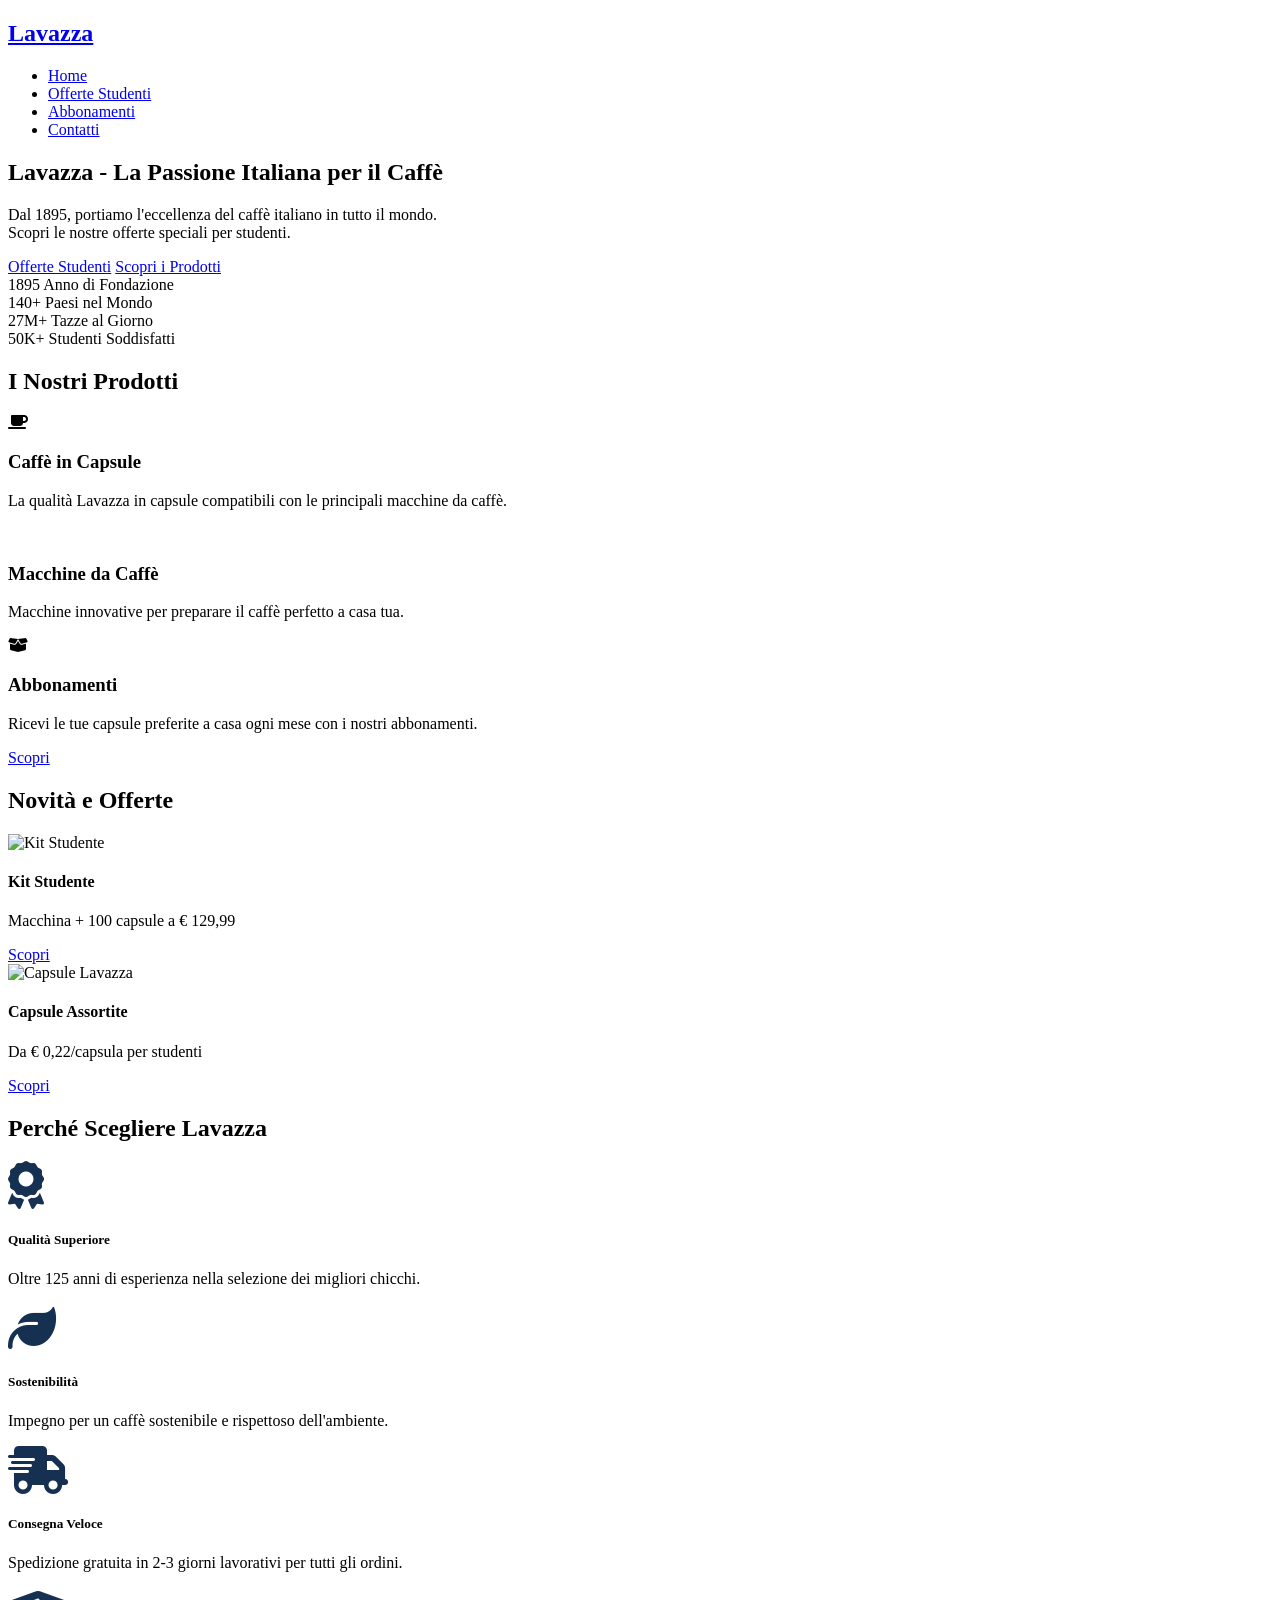
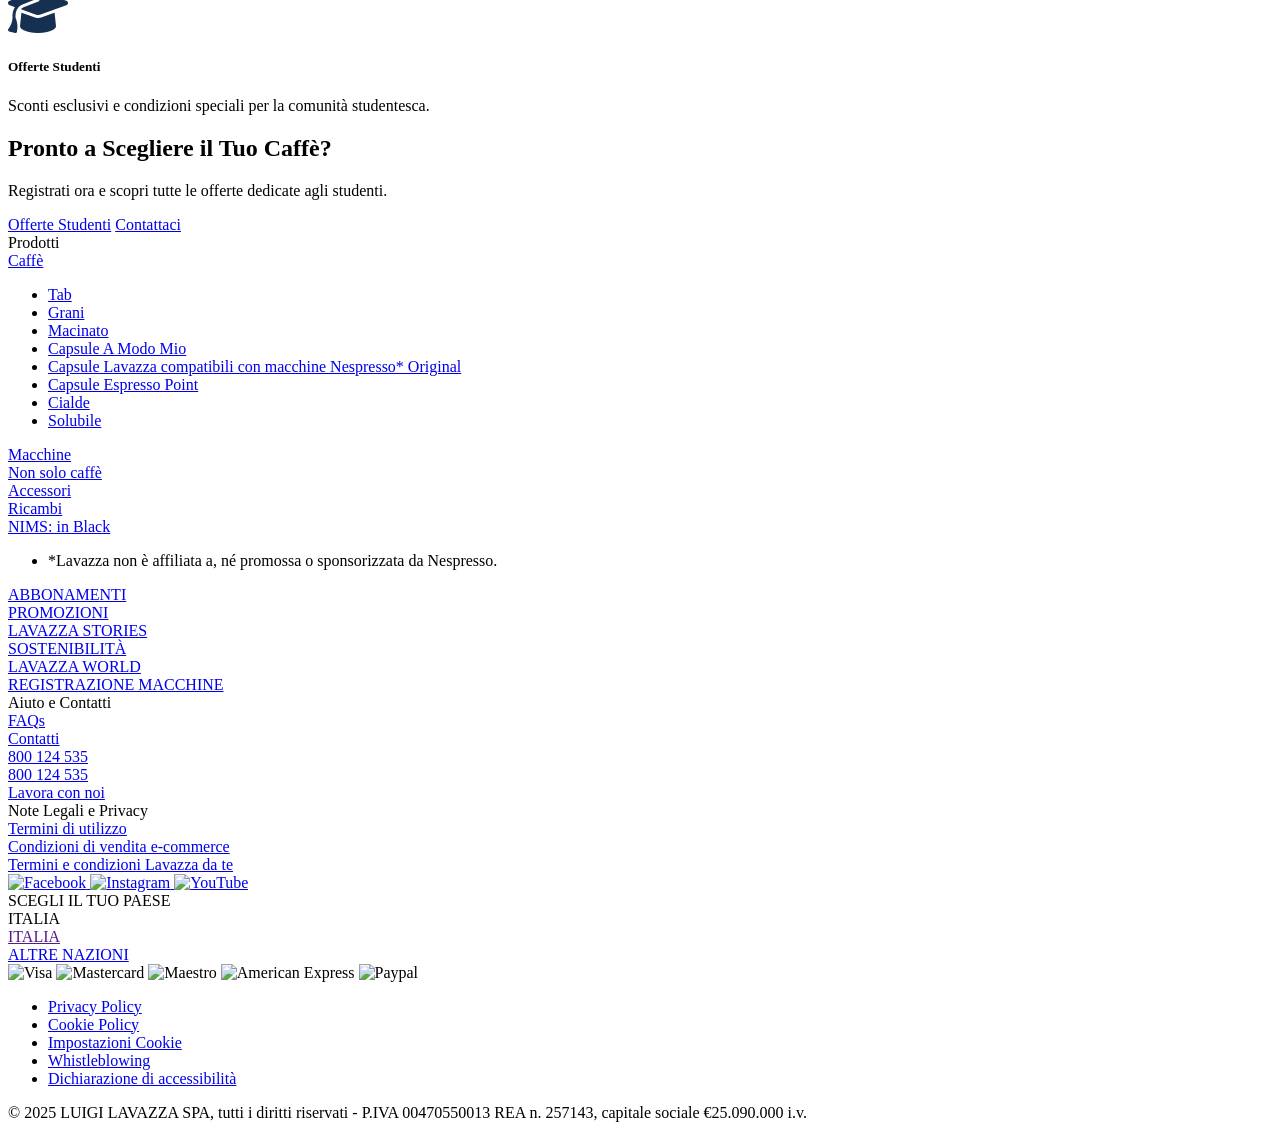
==== index.html @ 6d31a56e "Add files via upload" ====
<!DOCTYPE html>
<html lang="it">
<head>
    <meta charset="UTF-8">
    <title>Lavazza - Home</title>
    <meta name="description" content="Lavazza - La migliore qualità del caffè dal 1895. Scopri le nostre offerte speciali per studenti.">
    <meta name="viewport" content="width=device-width, initial-scale=1">
  
    <script src="../Progetto Lavazza/js/index.js"></script> 

    <!-- Font Awesome -->
    <link rel="stylesheet" href="https://cdnjs.cloudflare.com/ajax/libs/font-awesome/6.4.0/css/all.min.css">
    
    <!-- Stile principale -->
    <link type="text/css" rel="stylesheet" href="../Progetto Lavazza/css/clientlib-site.min.css">

     <link rel="stylesheet" href="../Progetto Lavazza/css/style.css">

</head>
<body class="page basicpage lvz-light-mode">

<!-- Header -->
<header class="lvz-header">
    <div class="container">
        <nav class="lvz-nav navbar navbar-expand-lg">
            <div class="lvz-logo">
                <a href="index.html" aria-label="Lavazza">
                    <h1 class="icon-logo">Lavazza</h1>
                </a>
            </div>
            <ul class="lvz-nav__main">
                <li><a href="index.html" class="active">Home</a></li>
                <li><a href="studenti.html">Offerte Studenti</a></li>
                <li><a href="abbonamenti.html">Abbonamenti</a></li>
                <li><a href="contatti.html">Contatti</a></li>
            </ul>
        </nav>
    </div>
</header>

<!-- Hero Section -->
<section class="home-hero">
    <div class="container">
        <h1>Lavazza - La Passione Italiana per il Caffè</h1>
        <p class="lead">Dal 1895, portiamo l'eccellenza del caffè italiano in tutto il mondo.<br>Scopri le nostre offerte speciali per studenti.</p>
        <div class="mt-4">
            <a href="studenti.html" class="lvz-button lvz-button--invert lvz-button--large mr-3">Offerte Studenti</a>
            <a href="#prodotti" class="lvz-button lvz-button--outline lvz-button--invert lvz-button--large">Scopri i Prodotti</a>
        </div>
    </div>
</section>

<!-- Stats Section -->
<section class="py-5">
    <div class="container">
        <div class="stats-grid">
            <div class="stat-item">
                <span class="stat-number">1895</span>
                <span class="stat-label">Anno di Fondazione</span>
            </div>
            <div class="stat-item">
                <span class="stat-number">140+</span>
                <span class="stat-label">Paesi nel Mondo</span>
            </div>
            <div class="stat-item">
                <span class="stat-number">27M+</span>
                <span class="stat-label">Tazze al Giorno</span>
            </div>
            <div class="stat-item">
                <span class="stat-number">50K+</span>
                <span class="stat-label">Studenti Soddisfatti</span>
            </div>
        </div>
    </div>
</section>

<!-- Prodotti in Evidenza -->
<section id="prodotti" class="feature-section">
    <div class="container">
        <h2 class="section-title">I Nostri Prodotti</h2>
        <div class="row">
            <div class="col-md-4">
                <div class="home-card">
                    <i class="home-icon fas fa-coffee"></i>
                    <h3>Caffè in Capsule</h3>
                    <p>La qualità Lavazza in capsule compatibili con le principali macchine da caffè.</p>
                </div>
            </div>
            <div class="col-md-4">
                <div class="home-card">
                    <i class="home-icon fas fa-coffee-maker"></i>
                    <h3>Macchine da Caffè</h3>
                    <p>Macchine innovative per preparare il caffè perfetto a casa tua.</p>
                </div>
            </div>
            <div class="col-md-4">
                <div class="home-card">
                    <i class="home-icon fas fa-box-open"></i>
                    <h3>Abbonamenti</h3>
                    <p>Ricevi le tue capsule preferite a casa ogni mese con i nostri abbonamenti.</p>
                    <a href="abbonamenti.html" class="lvz-button lvz-button--small">Scopri</a>
                </div>
            </div>
        </div>
    </div>
</section>

<!-- Showcase Prodotti -->
<section class="feature-section">
    <div class="container">
        <h2 class="section-title">Novità e Offerte</h2>
        <div class="row">
            <div class="col-md-6">
                <div class="product-showcase">
                    <img src="https://images.unsplash.com/photo-1559056199-641a0ac8b55e?ixlib=rb-1.2.1&auto=format&fit=crop&w=1350&q=80" alt="Kit Studente">
                    <div class="product-overlay">
                        <h4>Kit Studente</h4>
                        <p>Macchina + 100 capsule a € 129,99</p>
                        <a href="studenti.html" class="lvz-button lvz-button--small lvz-button--invert mt-2">Scopri</a>
                    </div>
                </div>
            </div>
            <div class="col-md-6">
                <div class="product-showcase">
                    <img src="https://images.unsplash.com/photo-1511537190424-bbbab87ac5eb?ixlib=rb-1.2.1&auto=format&fit=crop&w=1350&q=80" alt="Capsule Lavazza">
                    <div class="product-overlay">
                        <h4>Capsule Assortite</h4>
                        <p>Da € 0,22/capsula per studenti</p>
                        <a href="abbonamenti.html" class="lvz-button lvz-button--small lvz-button--invert mt-2">Scopri</a>
                    </div>
                </div>
            </div>
        </div>
    </div>
</section>

<!-- Perché Sceglierci -->
<section class="feature-section">
    <div class="container">
        <h2 class="section-title">Perché Scegliere Lavazza</h2>
        <div class="row">
            <div class="col-md-3 text-center mb-4">
                <i class="fas fa-award fa-3x mb-3" style="color: #163052;"></i>
                <h5>Qualità Superiore</h5>
                <p class="small">Oltre 125 anni di esperienza nella selezione dei migliori chicchi.</p>
            </div>
            <div class="col-md-3 text-center mb-4">
                <i class="fas fa-leaf fa-3x mb-3" style="color: #163052;"></i>
                <h5>Sostenibilità</h5>
                <p class="small">Impegno per un caffè sostenibile e rispettoso dell'ambiente.</p>
            </div>
            <div class="col-md-3 text-center mb-4">
                <i class="fas fa-shipping-fast fa-3x mb-3" style="color: #163052;"></i>
                <h5>Consegna Veloce</h5>
                <p class="small">Spedizione gratuita in 2-3 giorni lavorativi per tutti gli ordini.</p>
            </div>
            <div class="col-md-3 text-center mb-4">
                <i class="fas fa-graduation-cap fa-3x mb-3" style="color: #163052;"></i>
                <h5>Offerte Studenti</h5>
                <p class="small">Sconti esclusivi e condizioni speciali per la comunità studentesca.</p>
            </div>
        </div>
    </div>
</section>

<!-- CTA Finale -->
<section class="bg-light py-5 text-center">
    <div class="container">
        <h2>Pronto a Scegliere il Tuo Caffè?</h2>
        <p class="lead">Registrati ora e scopri tutte le offerte dedicate agli studenti.</p>
        <div class="mt-4">
            <a href="studenti.html" class="lvz-button lvz-button--large mr-3">Offerte Studenti</a>
            <a href="contatti.html" class="lvz-button  lvz-button--large">Contattaci</a>
        </div>
    </div>
</section>

<!-- Footer -->
<div class="aem-Grid aem-Grid--12 aem-Grid--default--12">
    <div class="footer aem-GridColumn aem-GridColumn--default--12">
        <footer class="lvz-footer">
            <section class="lvz-footer__container">
                <div class="container">
                    <div class="row">
                        <div class="col d-flex flex-wrap flex-md-row">
                            <div class="lvz-footer__container__logo col-12 col-md-12 col-lg-12 col-xl-2">
                                <span class="icon-logo-torino"></span>
                            </div>
                            
                            <!-- First Column STARTS -->
                            <div class="lvz-footer__container__utils col-12 col-md-12 col-lg-2 col-xl-2">
                                <div class="lvz-footer__container__utils__container__collapse">
                                    <div class="lvz-footer__container__utils__title collapsed" aria-expanded="false" tabindex="0" role="button" data-toggle="collapse" data-collapse-id="Prodotti" aria-controls="panel-Prodotti">
                                        <span>Prodotti</span>
                                    </div>
                                    <div class="lvz-footer__container__utils__collapse" data-collapse="Prodotti" id="panel-Prodotti">
                                        <div class="lvz-footer__container__utils__item">
                                            <a data-analytics="link_click=footer|Prodotti:Caffè" href="https://www.lavazza.it/it/caffe" target="_self">Caffè</a>
                                        </div>
                                        <div class="lvz-footer__container__utils__item__details">
                                            <ul>
                                                <li><a data-analytics="link_click=footer|Prodotti:Tab" href="https://www.lavazza.it/it/tab-caffe-tabli" target="_self">Tab</a></li>
                                                <li><a data-analytics="link_click=footer|Prodotti:Grani" href="https://www.lavazza.it/it/caffe-in-grani" target="_self">Grani</a></li>
                                                <li><a data-analytics="link_click=footer|Prodotti:Macinato" href="https://www.lavazza.it/it/caffe-tostato-macinato" target="_self">Macinato</a></li>
                                                <li><a data-analytics="link_click=footer|Prodotti:Capsule A Modo Mio" href="https://www.lavazza.it/it/capsule/a-modo-mio" target="_self">Capsule A Modo Mio</a></li>
                                                <li><a data-analytics="link_click=footer|Prodotti:Capsule Lavazza compatibili con macchine Nespresso* Original" href="https://www.lavazza.it/it/capsule/compatibili-nespresso" target="_self">Capsule Lavazza compatibili con macchine Nespresso* Original</a></li>
                                                <li><a data-analytics="link_click=footer|Prodotti:Capsule Espresso Point" href="https://www.lavazza.it/it/capsule/espresso-point" target="_self">Capsule Espresso Point</a></li>
                                                <li><a data-analytics="link_click=footer|Prodotti:Cialde" href="https://www.lavazza.it/it/cialde" target="_self">Cialde</a></li>
                                                <li><a data-analytics="link_click=footer|Prodotti:Solubile" href="https://www.lavazza.it/it/caffe-solubile" target="_self">Solubile</a></li>
                                            </ul>
                                        </div>
                                        <div class="lvz-footer__container__utils__item --margin-top-16">
                                            <a data-analytics="link_click=footer|Prodotti:Macchine" href="https://www.lavazza.it/it/macchine-da-caffe-e-caffettiere" target="_self">Macchine</a>
                                        </div>
                                        <div class="lvz-footer__container__utils__item --margin-top-16">
                                            <a data-analytics="link_click=footer|Prodotti:Non solo caffè" href="https://www.lavazza.it/it/non-solo-caffe" target="_self">Non solo caffè</a>
                                        </div>
                                        <div class="lvz-footer__container__utils__item --margin-top-16">
                                            <a data-analytics="link_click=footer|Prodotti:Accessori" href="https://www.lavazza.it/it/accessori" target="_self">Accessori</a>
                                        </div>
                                        <div class="lvz-footer__container__utils__item --margin-top-16">
                                            <a data-analytics="link_click=footer|Prodotti:Ricambi" href="https://www.lavazza.it/it/ricambi" target="_self">Ricambi</a>
                                        </div>
                                        <div class="lvz-footer__container__utils__item --margin-top-16">
                                            <a data-analytics="link_click=footer|Prodotti:NIMS: in Black" href="https://www.lavazza.it/it/nims-collection" target="_self">NIMS: in Black</a>
                                        </div>
                                        <div class="lvz-footer__container__utils__item__details">
                                            <ul>
                                                <li><a data-analytics="link_click=footer|Prodotti:*Lavazza non è affiliata a, né promossa o sponsorizzata da Nespresso." target="_self">*Lavazza non è affiliata a, né promossa o sponsorizzata da Nespresso.</a></li>
                                            </ul>
                                        </div>
                                    </div>
                                </div>
                            </div>
                            <!-- First Column ENDS -->

                            <!-- Second Column STARTS -->
                            <div class="lvz-footer__container__utils col-12 col-md-12 col-lg-2 col-xl-2">
                                <div class="lvz-footer__container__utils__container__collapse">
                                    <div class="lvz-footer__container__utils__title">
                                        <a data-analytics="link_click=footer|:ABBONAMENTI" href="https://www.lavazza.it/it/abbonamento-caffe" target="_self">ABBONAMENTI</a>
                                    </div>
                                </div>
                                <div class="lvz-footer__container__utils__container__collapse">
                                    <div class="lvz-footer__container__utils__title">
                                        <a data-analytics="link_click=footer|:PROMOZIONI" href="https://www.lavazza.it/it/promozioni" target="_self">PROMOZIONI</a>
                                    </div>
                                </div>
                                <div class="lvz-footer__container__utils__container__collapse">
                                    <div class="lvz-footer__container__utils__title">
                                        <a data-analytics="link_click=footer|:LAVAZZA STORIES" href="https://www.lavazza.it/it/i-segreti-del-caffe" target="_self">LAVAZZA STORIES</a>
                                    </div>
                                </div>
                                <div class="lvz-footer__container__utils__container__collapse">
                                    <div class="lvz-footer__container__utils__title">
                                        <a data-analytics="link_click=footer|:SOSTENIBILITÀ" href="https://www.lavazza.it/it/blend-for-better" target="_self">SOSTENIBILITÀ</a>
                                    </div>
                                </div>
                                <div class="lvz-footer__container__utils__container__collapse">
                                    <div class="lvz-footer__container__utils__title">
                                        <a data-analytics="link_click=footer|:LAVAZZA WORLD" href="https://www.lavazza.it/it/mondo-lavazza" target="_self">LAVAZZA WORLD</a>
                                    </div>
                                </div>
                                <div class="lvz-footer__container__utils__container__collapse">
                                    <div class="lvz-footer__container__utils__title">
                                        <a data-analytics="link_click=footer|:REGISTRAZIONE MACCHINE" href="https://www.lavazza.it/it/registrazione-macchina" target="_self">REGISTRAZIONE MACCHINE</a>
                                    </div>
                                </div>
                            </div>
                            <!-- Second Column ENDS -->

                            <!-- Third Column STARTS -->
                            <div class="lvz-footer__container__utils col-12 col-md-12 col-lg-2 col-xl-2">
                                <div class="lvz-footer__container__utils__container__collapse">
                                    <div class="lvz-footer__container__utils__title collapsed" aria-expanded="false" tabindex="0" role="button" data-toggle="collapse" data-collapse-id="Aiuto_e_Contatti" aria-controls="panel-Aiuto_e_Contatti">
                                        <span>Aiuto e Contatti</span>
                                    </div>
                                    <div class="lvz-footer__container__utils__collapse" data-collapse="Aiuto_e_Contatti" id="panel-Aiuto_e_Contatti">
                                        <div class="lvz-footer__container__utils__item">
                                            <a class="lvz-faq-link" data-analytics="link_click=footer|Aiuto e Contatti:FAQs" href="https://www.lavazza.it/it/FAQ" target="_self">FAQs</a>
                                        </div>
                                        <div class="lvz-footer__container__utils__item --margin-top-16">
                                            <a data-analytics="link_click=footer|Contatti:Contatti" href="https://www.lavazza.it/it/contattaci" target="_self">Contatti</a>
                                        </div>
                                        <div class="lvz-footer__container__utils__item --margin-top-16">
                                            <div class="--desktop">
                                                <span class="icon-phone"></span>
                                                <a data-analytics="link_click=footer|Aiuto e Contatti:800 124 535" target="_self" href="https://www.lavazza.it/it/contattaci" style="pointer-events: none">800 124 535</a>
                                            </div>
                                            <div class="--mobile">
                                                <span class="icon-phone"></span>
                                                <a data-analytics="link_click=footer|Aiuto e Contatti:800 124 535" target="_self" data-tel-number="tel:800 124 535" href="javascript:void(0)">800 124 535</a>
                                            </div>
                                        </div>
                                        <div class="lvz-footer__container__utils__item --margin-top-16">
                                            <a data-analytics="link_click=footer|Aiuto e Contatti:Lavora con noi" href="https://jobs.lavazza.com/?locale=it_IT" target="_blank">Lavora con noi</a>
                                        </div>
                                    </div>
                                </div>
                            </div>
                            <!-- Third Column ENDS -->

                            <!-- Fourth Column STARTS -->
                            <div class="lvz-footer__container__utils col-12 col-md-12 col-lg-2 col-xl-2">
                                <div class="lvz-footer__container__utils__container__collapse">
                                    <div class="lvz-footer__container__utils__title collapsed" aria-expanded="false" tabindex="0" role="button" data-toggle="collapse" data-collapse-id="Note_Legali_e_Privacy" aria-controls="panel-Note_Legali_e_Privacy">
                                        <span>Note Legali e Privacy</span>
                                    </div>
                                    <div class="lvz-footer__container__utils__collapse" data-collapse="Note_Legali_e_Privacy" id="panel-Note_Legali_e_Privacy">
                                        <div class="lvz-footer__container__utils__item">
                                            <a data-analytics="link_click=footer|Note Legali e Privacy:Termini di utilizzo" href="https://www.lavazza.it/it/termini-e-condizioni" target="_blank">Termini di utilizzo</a>
                                        </div>
                                        <div class="lvz-footer__container__utils__item --margin-top-16">
                                            <a data-analytics="link_click=footer|Note Legali e Privacy:Condizioni di vendita e-commerce" href="https://www.lavazza.it/it/condizioni-di-vendita" target="_blank">Condizioni di vendita e-commerce</a>
                                        </div>
                                        <div class="lvz-footer__container__utils__item --margin-top-16">
                                            <a data-analytics="link_click=footer|Note Legali e Privacy:Termini e condizioni Lavazza da te" href="https://www.lavazza.it/it/termini-e-condizioni-abbonamento-caffe" target="_blank">Termini e condizioni Lavazza da te</a>
                                        </div>
                                    </div>
                                </div>
                            </div>
                            <!-- Fourth Column ENDS -->

                            <!-- Fifth Column STARTS -->
                            <div class="lvz-footer__container__utils col-12 col-md-6 col-lg-2 col-xl-2">
                                <!-- Social Icon STARTS -->
                                <div class="lvz-footer__container__utils__social flex-wrap">
                                    <a href="https://www.facebook.com/lavazzaitalia/" target="_blank">
                                        <img loading="lazy" src="Fb.svg" alt="Facebook">
                                    </a>
                                    <a href="https://www.instagram.com/lavazzait/" target="_blank">
                                        <img loading="lazy" src="Insta.svg" alt="Instagram">
                                    </a>
                                    <a href="https://www.youtube.com/user/lavazza" target="_blank">
                                        <img loading="lazy" src="YT.svg" alt="YouTube">
                                    </a>
                                </div>
                                <!-- Social Icon ENDS -->

                                <!-- Choose Country STARTS -->
                                <div class="lvz-footer__container__utils__choose__country">
                                    <div class="lvz-footer__container__utils__choose__country__title">
                                        <span>SCEGLI IL TUO PAESE</span>
                                    </div>
                                    <div class="lvz-footer__container__utils__choose__country__selected" tabindex="0" role="combobox" aria-haspopup="listbox" aria-expanded="false" aria-controls="country-listbox-id">
                                        ITALIA
                                    </div>
                                    <div class="lvz-footer__container__utils__choose__country__dropDown" id="country-listbox-id" role="listbox">
                                        <div class="__option">
                                            <a data-analytics="link_click=footer|SCEGLI IL TUO PAESE:ITALIA" href="" target="_self">ITALIA</a>
                                        </div>
                                        <div class="__option">
                                            <a data-analytics="link_click=footer|SCEGLI IL TUO PAESE:ALTRE NAZIONI" href="https://www.lavazza.com/en/all-countries" target="_self">ALTRE NAZIONI</a>
                                        </div>
                                    </div>
                                </div>
                                <!-- Choose Country ENDS -->

                                <!-- Payment Icon STARTS -->
                                <div class="lvz-footer__container__utils__payments__icons">
                                    <span class="icon-payment">
                                        <img loading="lazy" src="visa.svg" alt="Visa">
                                    </span>
                                    <span class="icon-payment">
                                        <img loading="lazy" src="mastercard.svg" alt="Mastercard">
                                    </span>
                                    <span class="icon-payment">
                                        <img loading="lazy" src="maestro.svg" alt="Maestro">
                                    </span>
                                    <span class="icon-payment">
                                        <img loading="lazy" src="amex.svg" alt="American Express">
                                    </span>
                                    <span class="icon-payment">
                                        <img loading="lazy" src="paypal.svg" alt="Paypal">
                                    </span>
                                </div>
                                <!-- Payment Icon ENDS -->
                            </div>
                            <!-- Fifth Column ENDS -->
                        </div>
                    </div>
                    
                    <!-- Policy Section STARTS -->
                    <div class="row">
                        <div class="col d-flex flex-wrap flex-md-row">
                            <ul class="lvz-footer__link">
                                <li><a data-analytics="link_click=footer|policy:Privacy Policy" href="https://www.lavazza.it/it/privacy-policy" target="_self">Privacy Policy</a></li>
                                <li><a data-analytics="link_click=footer|policy:Cookie Policy" href="https://www.lavazza.it/it/cookie-policy" target="_blank">Cookie Policy</a></li>
                                <li><a data-analytics="link_click=footer|policy:Impostazioni Cookie" id="tealium_cookies" href="#" target="_self">Impostazioni Cookie</a></li>
                                <li><a data-analytics="link_click=footer|policy:Whistleblowing" href="https://www.lavazzagroup.com/it/chi-siamo/compliance.html#anchor_copy_copy_cop_1905743243" target="_blank">Whistleblowing</a></li>
                                <li><a data-analytics="link_click=footer|policy:Dichiarazione di accessibilità" href="https://www.lavazza.it/it/dichiarazione-di-accessibilita" target="_self">Dichiarazione di accessibilità</a></li>
                            </ul>
                        </div>
                    </div>
                    <!-- Policy Section ENDS -->

                    <!-- Legal Section STARTS -->
                    <div class="row">
                        <div class="col d-flex flex-wrap flex-md-row">
                            <div class="lvz-footer__vat">
                                <span>© 2025 LUIGI LAVAZZA SPA, tutti i diritti riservati - P.IVA 00470550013 REA n. 257143, capitale sociale €25.090.000 i.v.</span>
                            </div>
                        </div>
                    </div>
                    <!-- Legal Section ENDS -->
                </div>
            </section>
        </footer>
    </div>
</div>


 
</body>
</html>
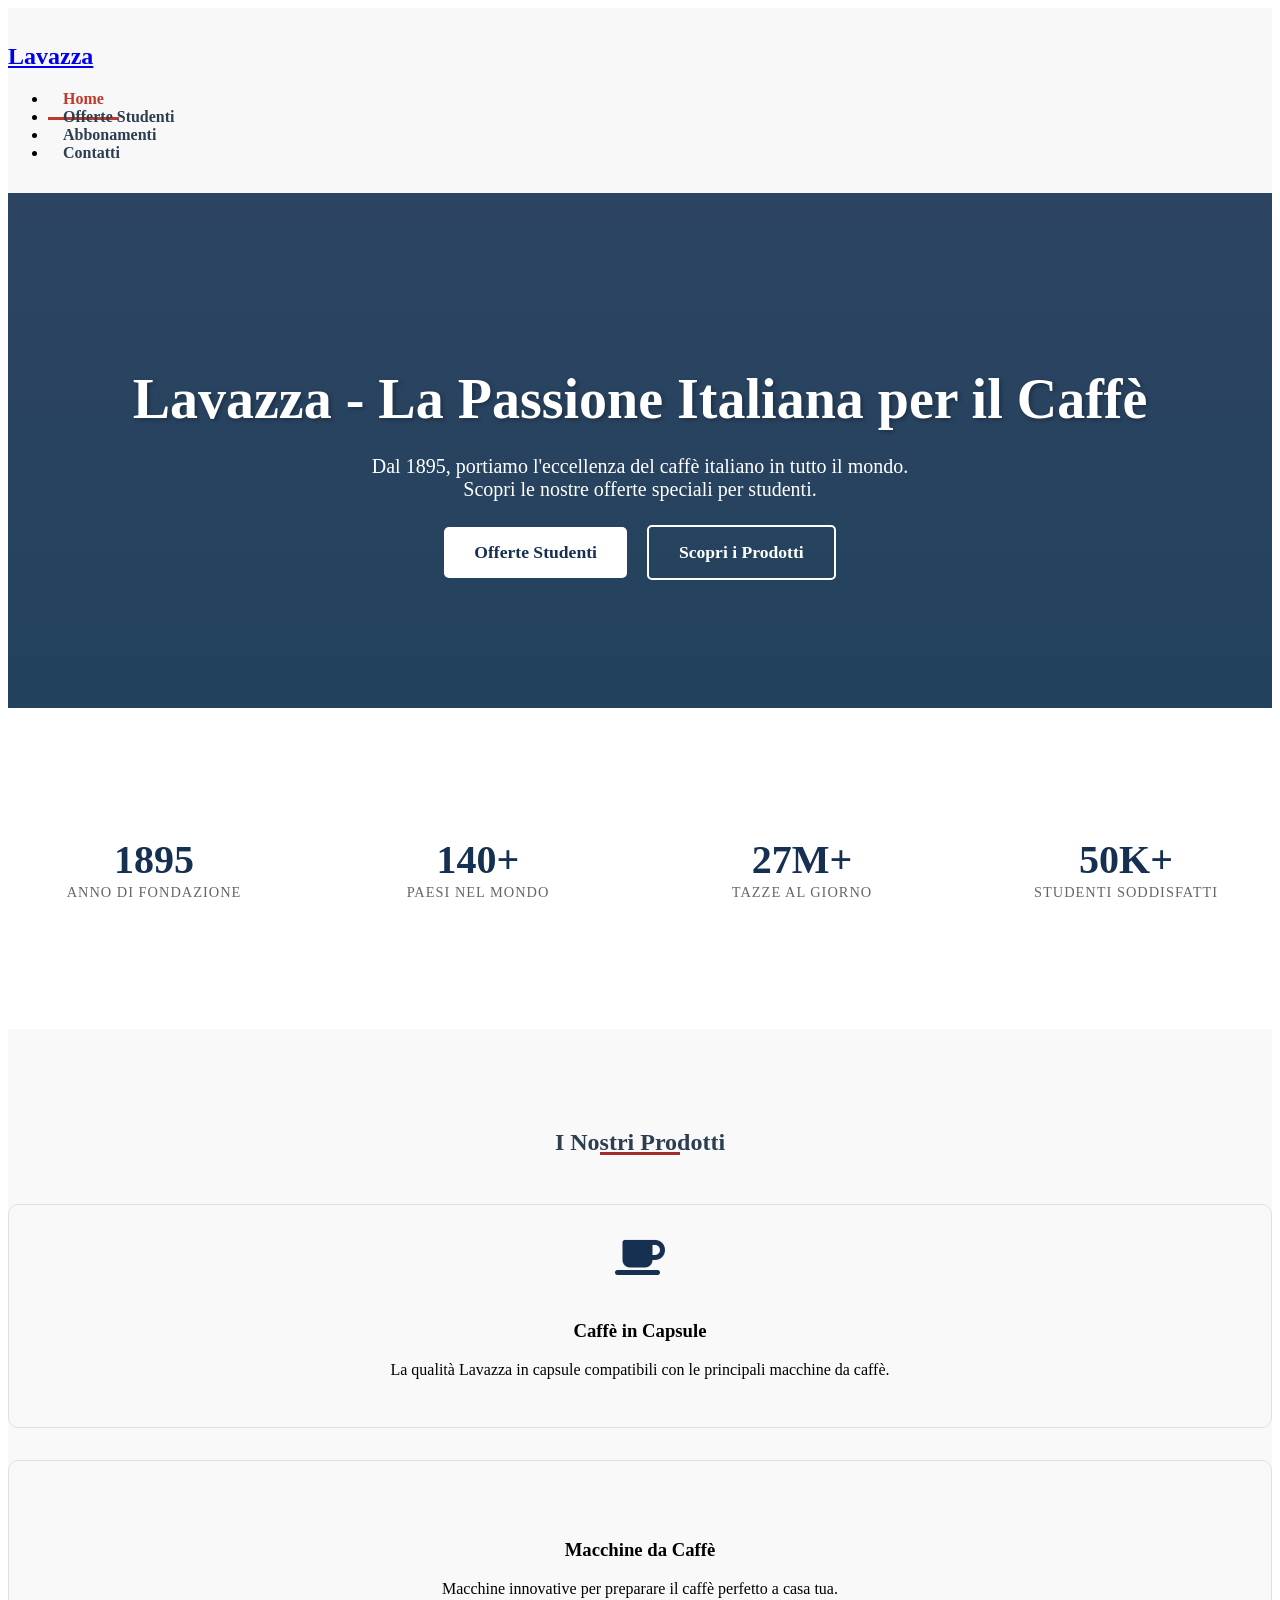
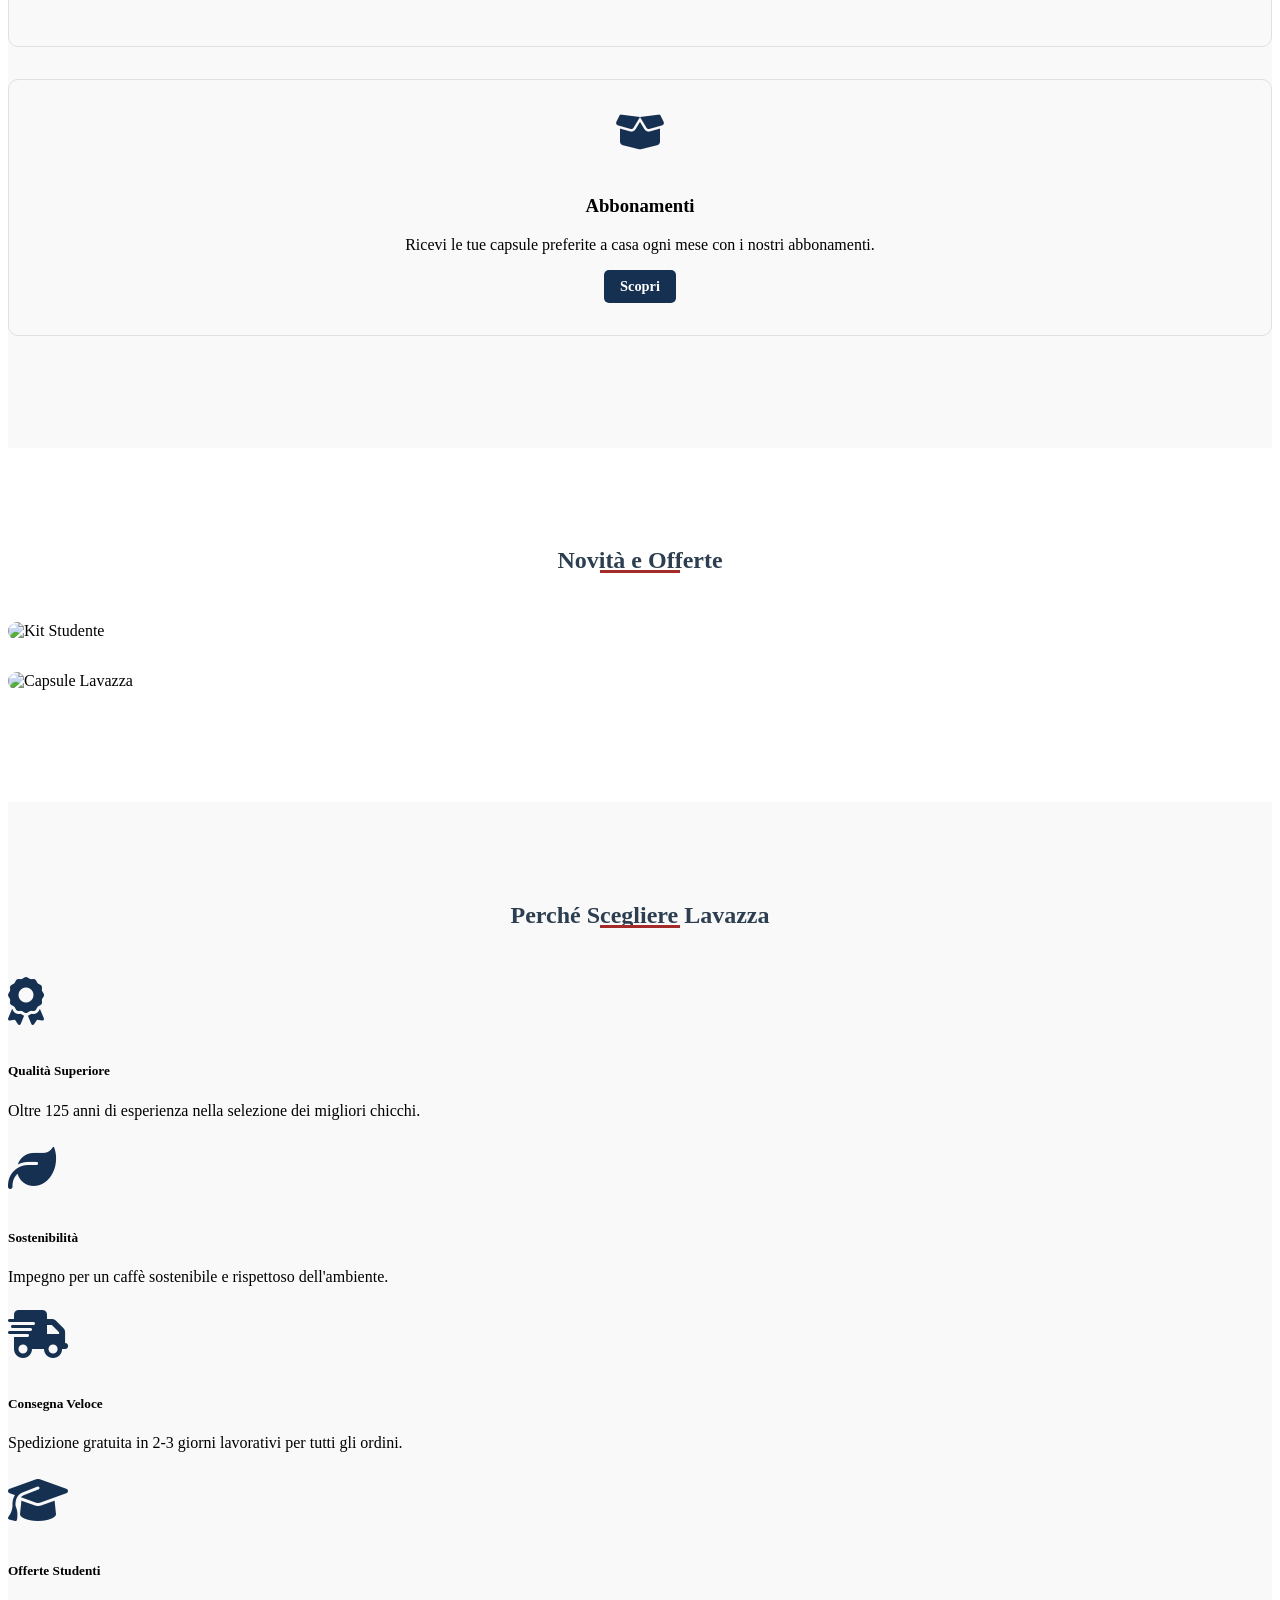
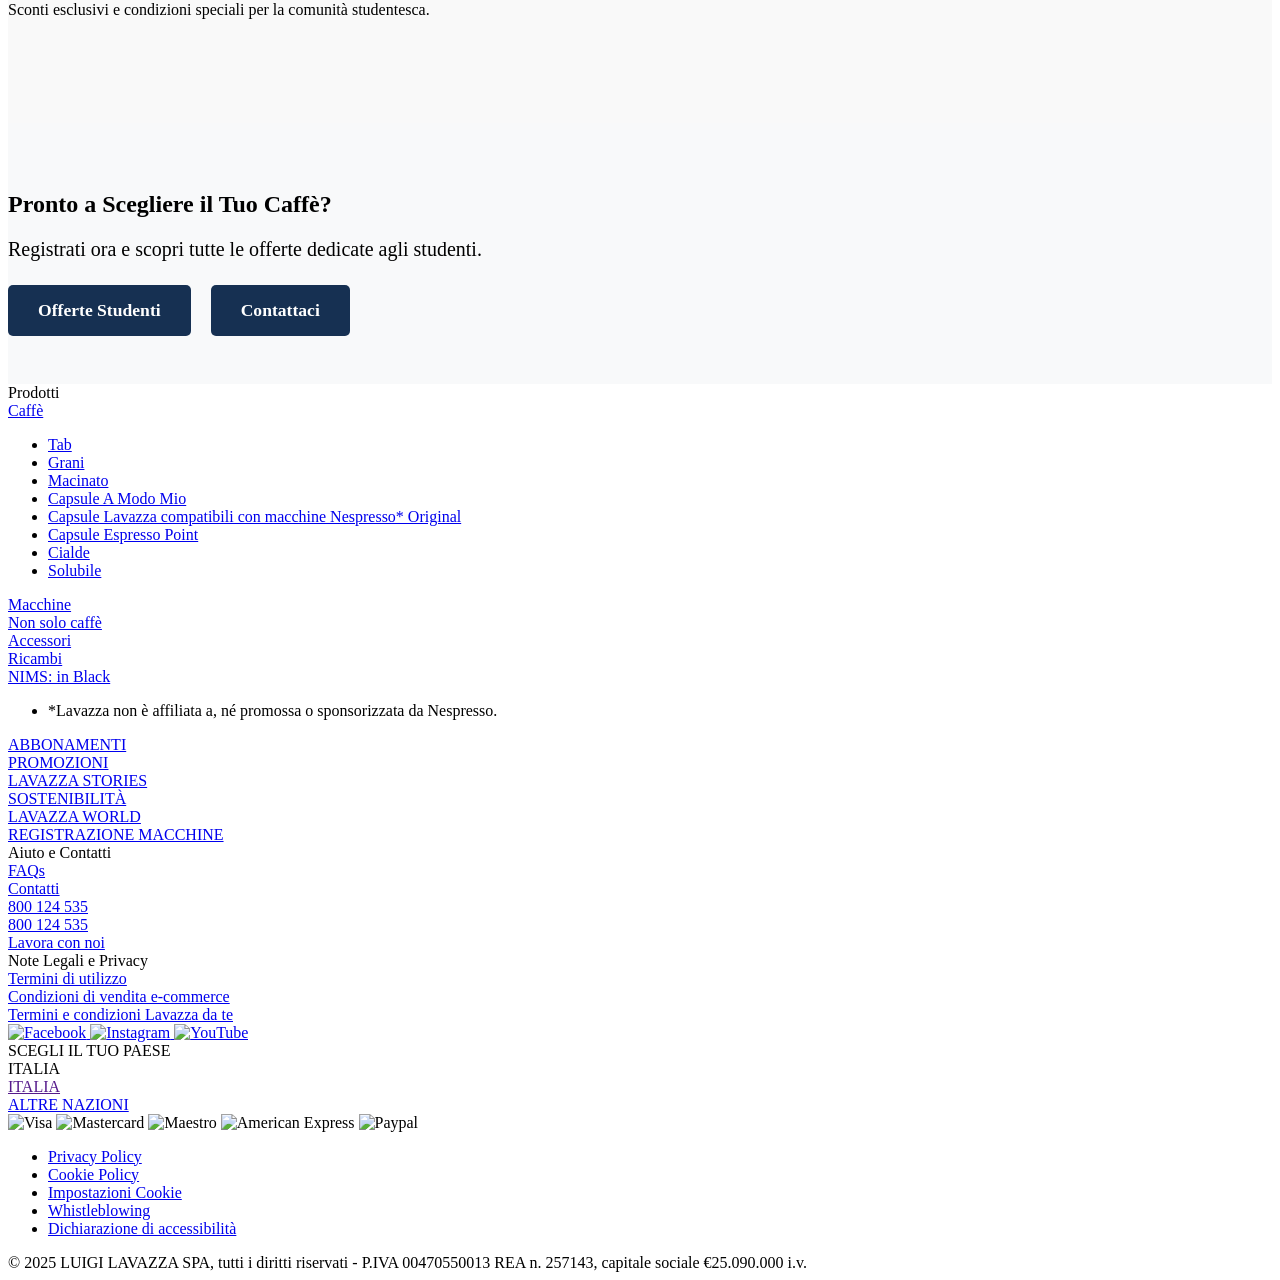
==== commit b93f5b53: "Update index.html" ====
--- a/index.html
+++ b/index.html
@@ -14,7 +14,7 @@
     <!-- Stile principale -->
     <link type="text/css" rel="stylesheet" href="../Progetto Lavazza/css/clientlib-site.min.css">
 
-     <link rel="stylesheet" href="../Progetto Lavazza/css/style.css">
+     <link rel="stylesheet" href="../css/style.css">
 
 </head>
 <body class="page basicpage lvz-light-mode">
@@ -412,4 +412,5 @@
 
  
 </body>
-</html>+
+</html>
--- a/css/style.css
+++ b/css/style.css
@@ -0,0 +1,1504 @@
+/* --- CARICAMENTO FONT --- */
+
+/* 1. Freeland (Font decorativo) */
+@font-face {
+    font-family: 'Freeland';
+    src: url('../fonts/Freeland.woff2') format('woff2'),
+         url('../fonts/Freeland.woff') format('woff'),
+         url('../fonts/Freeland.ttf') format('truetype');
+    font-weight: normal;
+    font-style: normal;
+    font-display: swap;
+}
+
+/* 2. Graphik - Medium (Per il testo normale/corpo) */
+@font-face {
+    font-family: 'Graphik';
+    src: url('../fonts/Graphik-Medium.ttf') format('truetype');
+    font-weight: 500; /* Medium */
+    font-style: normal;
+    font-display: swap;
+}
+
+/* 3. Graphik - Bold (Per i titoli) */
+@font-face {
+    font-family: 'Graphik';
+    src: url('../fonts/Graphik-Bold.woff2') format('woff2'),
+         url('../fonts/Graphik-Bold.woff') format('woff'),
+         url('../fonts/Graphik-Bold.ttf') format('truetype');
+    font-weight: 700; /* Bold */
+    font-style: normal;
+    font-display: swap;
+}
+
+/* 4. Graphik - Black (Per titoli molto grandi o evidenziati) */
+@font-face {
+    font-family: 'Graphik';
+    src: url('../fonts/Graphik-Black.woff2') format('woff2'),
+         url('../fonts/Graphik-Black.woff') format('woff'),
+         url('../fonts/Graphik-Black.ttf') format('truetype');
+    font-weight: 900; /* Black / Heavy */
+    font-style: normal;
+    font-display: swap;
+}
+/* ==========================================================================
+   RESET & ACCESSIBILITY
+   indexnew
+   ========================================================================== */
+.screen-reader-button {
+    position: absolute;
+    width: 200px;
+    height: 1px;
+    margin-top: -1px;
+    z-index: -1;
+    border: 0;
+    top: 0;
+    left: 0;
+    overflow: hidden;
+    outline: 0;
+    clip: rect(0, 0, 0, 0);
+}
+
+.hide {
+    display: none;
+}
+
+.skip-links {
+    display: block;
+    position: fixed;
+    top: 0;
+    left: 0;
+    z-index: 2147483647;
+}
+
+.skip-links::before {
+    position: inherit;
+    visibility: hidden;
+    opacity: 0;
+    top: 0;
+    left: 0;
+    width: 100%;
+    height: 100%;
+    pointer-events: none;
+    background-color: rgba(0, 0, 0, 0.3);
+    z-index: -1;
+    content: "";
+    transition: 0.15s;
+}
+
+.skip-links.active::before {
+    visibility: visible;
+    opacity: 1;
+}
+
+.skip-link {
+    min-width: 200px;
+    position: fixed;
+    top: 50px;
+    left: 20px;
+    text-align: center;
+    padding: 13px 20px;
+    border-radius: 50px;
+    text-decoration: none;
+    background-color: #ffffff;
+    color: #1f2533;
+    font-size: 16px;
+    text-shadow: #27272d 0 0;
+    opacity: 0;
+    pointer-events: none;
+    z-index: 2147483647;
+    font-family: Arial, Helvetica, sans-serif;
+    direction: ltr;
+    border: 3px solid rgba(19, 110, 248, 0.8);
+    outline: #639af9 solid 0;
+    box-shadow: rgba(19, 110, 248, 0.3) 0 0 0 5px;
+    transition: top 0.22s;
+}
+
+.skip-link:focus {
+    top: 20px;
+    opacity: 1;
+    pointer-events: auto;
+}
+
+.skip-link .content {
+    display: inline-flex;
+    margin-inline-start: 30px;
+    font-size: 10px;
+    text-transform: uppercase;
+    justify-content: center;
+    align-items: center;
+    border-radius: inherit;
+    background-color: #146ff8;
+    padding: 5px 10px;
+    color: #ffffff;
+}
+
+@media screen and (max-width: 500px) {
+    .skip-link .content {
+        display: none;
+    }
+}
+
+.skip-link .content .icon {
+    font-size: 15px;
+    margin-inline-end: 3px;
+    line-height: 1;
+}
+
+@media screen and (max-width: 980px) {
+    .skip-link {
+        font-size: 14px;
+        padding: 12px 20px;
+    }
+}
+
+/* ==========================================================================
+   ACCESSIBILITY TRIGGER BUTTON
+   ========================================================================== */
+.acsb-trigger {
+    inset: auto auto 20px 20px;
+    border-radius: 50%;
+    position: fixed;
+    visibility: visible;
+    cursor: pointer;
+    box-sizing: border-box;
+    opacity: 1;
+    line-height: 1;
+    background-color: #146ff8;
+    z-index: 2147483647;
+    transition: 0.15s;
+    display: none !important;
+    outline: none 0 !important;
+    overflow: visible !important;
+}
+
+.acsb-trigger.acsb-ready {
+    display: block !important;
+}
+
+.acsb-trigger.acsb-hidden,
+.acsb-trigger.acsb-trigger-hidden,
+.acsb-trigger.acsb-hidden.acsb-ready,
+.acsb-trigger.acsb-trigger-hidden.acsb-ready {
+    display: none !important;
+}
+
+.acsb-trigger.acsb-trigger-hidden {
+    visibility: hidden !important;
+    pointer-events: none !important;
+}
+
+.trigger-button {
+    padding: 0;
+    display: none;
+    position: fixed;
+    outline: 0;
+    border: 0;
+    border-radius: var(--radius);
+    background-color: var(--lead-color);
+    cursor: pointer;
+    z-index: 2147483647;
+    transition: 0.15s;
+}
+
+.trigger-button:focus,
+.trigger-button:hover {
+    transform: scale(1.1);
+}
+
+.trigger-button:focus .acsb-remove,
+.trigger-button:hover .acsb-remove {
+    opacity: 1;
+}
+
+.trigger-button--visible {
+    display: inline-block;
+}
+
+.trigger-button:active {
+    transform: scale(1);
+}
+
+.trigger-button--actions-active .active-actions-icon,
+.trigger-button--new-action .new-action-icon {
+    visibility: visible;
+    opacity: 1;
+    transform: scale(1);
+}
+
+.trigger-button--new-action .new-action-icon {
+    pointer-events: auto;
+}
+
+@keyframes spinGrow {
+    0% {
+        transform: rotate(0deg) scale(0);
+        opacity: 0;
+    }
+    40% {
+        transform: rotate(90deg) scale(1.1);
+        opacity: 1;
+    }
+    100% {
+        transform: rotate(180deg) scale(1);
+        opacity: 1;
+    }
+}
+
+.trigger-button--new-action .new-action-icon svg .twinkle {
+    animation: 0.6s ease-out 0s 1 normal forwards running spinGrow;
+    transform-origin: 13px 11px;
+}
+
+.size-small {
+    width: 30px;
+    height: 30px;
+}
+
+.size-medium {
+    width: 45px;
+    height: 45px;
+}
+
+.size-big {
+    width: 65px;
+    height: 65px;
+}
+
+/* ==========================================================================
+   ICONS
+   ========================================================================== */
+.icon {
+    position: static;
+    color: #ffffff;
+}
+
+.icon svg {
+    position: absolute;
+    max-width: 65%;
+    max-height: 65%;
+    overflow: visible;
+    inset: 0;
+    margin: auto;
+    visibility: visible;
+    opacity: 1;
+}
+
+.active-actions-icon,
+.new-action-icon {
+    position: absolute;
+    border-radius: 50%;
+    transform-origin: center center;
+    transition: transform 0.3s, opacity 0.3s, visibility 0.3s;
+    visibility: hidden;
+    opacity: 0;
+    transform: scale(0);
+    pointer-events: none;
+}
+
+.active-actions-icon {
+    bottom: 0;
+    left: -5px;
+    width: 22px;
+    height: 22px;
+    border: solid 2px var(--lead-color);
+    color: var(--lead-color);
+    background-color: #ffffff;
+}
+
+.new-action-icon {
+    bottom: 10px;
+    left: 10px;
+    width: 60px;
+    height: 60px;
+}
+
+.active-actions-icon svg,
+.new-action-icon svg {
+    position: absolute;
+    color: var(--lead-color);
+}
+
+.active-actions-icon svg {
+    width: 11px;
+    height: 11px;
+}
+
+/* ==========================================================================
+   POSITIONING UTILITIES
+   ========================================================================== */
+.position-x-left {
+    left: var(--offset-left);
+    right: auto;
+}
+
+.position-x-right {
+    right: var(--offset-left);
+    left: auto;
+}
+
+.position-y-bottom {
+    top: auto;
+    bottom: var(--offset-top);
+}
+
+.position-y-top {
+    top: var(--offset-top);
+    bottom: auto;
+}
+
+.position-y-center {
+    top: var(--offset-top, 0);
+    bottom: 0;
+    margin: auto 0;
+}
+
+/* ==========================================================================
+   LAYOUT & TYPOGRAPHY UTILITIES
+   ========================================================================== */
+.mt-2 { margin-top: 0.5rem; }
+.mt-3 { margin-top: 1rem; }
+.mt-4 { margin-top: 1.5rem; }
+.mb-3 { margin-bottom: 1rem; }
+.mb-4 { margin-bottom: 1.5rem; }
+.mr-3 { margin-right: 1rem; }
+.py-5 { 
+    padding-top: 3rem; 
+    padding-bottom: 3rem; 
+}
+.bg-light { 
+    background-color: #f8f9fa !important; 
+}
+.lead {
+    font-size: 1.25rem;
+    font-weight: 300;
+}
+.text-success {
+    color: #28a745 !important;
+}
+
+/* ==========================================================================
+   HEADER & NAVIGATION
+   ========================================================================== */
+.lvz-header {
+    background-color: #f8f8f8;
+    padding: 15px 0;
+}
+
+.lvz-nav__main a {
+    color: #2c3e50 !important;
+    font-size: 16px;
+    font-weight: 600;
+    padding: 10px 15px;
+    text-decoration: none;
+    transition: color 0.3s ease;
+}
+
+.lvz-nav__main a.active {
+    color: #c0392b !important;
+    border-bottom: 3px solid #c0392b;
+}
+
+.lvz-nav__main a:hover {
+    color: #e74c3c !important;
+}
+
+/* ==========================================================================
+   BUTTONS
+   ========================================================================== */
+.lvz-button {
+    display: inline-block;
+    padding: 10px 20px;
+    background-color: #163052;
+    color: white;
+    border: none;
+    border-radius: 5px;
+    text-decoration: none;
+    font-weight: 600;
+    transition: all 0.3s ease;
+}
+
+.lvz-button:hover {
+    background-color: #0A2D4B;
+    color: white;
+    text-decoration: none;
+}
+
+.lvz-button--invert {
+    background-color: white;
+    color: #163052;
+}
+
+.lvz-button--invert:hover {
+    background-color: #f0f0f0;
+    color: #163052;
+}
+
+.lvz-button--outline {
+    background-color: transparent;
+    border: 2px solid currentColor;
+}
+
+.lvz-button--outline.lvz-button--invert {
+    border-color: white;
+    color: white;
+}
+
+.lvz-button--outline.lvz-button--invert:hover {
+    background-color: white;
+    color: #163052;
+}
+
+.lvz-button--large {
+    padding: 15px 30px;
+    font-size: 1.1rem;
+}
+
+.lvz-button--small {
+    padding: 8px 16px;
+    font-size: 0.9rem;
+}
+
+/* ==========================================================================
+   SECTIONS & TITLES
+   studenti 
+   ========================================================================== */
+.section-title,
+.studenti-section-title {
+    text-align: center;
+    margin-bottom: 3rem;
+    position: relative;
+    color: #2c3e50;
+    font-weight: 700;
+}
+
+.section-title:after,
+.studenti-section-title:after {
+    content: '';
+    display: block;
+    width: 60px;
+    height: 3px;
+    background: #163052;
+    margin: 1rem auto;
+}
+
+.studenti-section-title:after {
+    background: #a52a2a;
+    width: 80px;
+    bottom: -15px;
+    position: absolute;
+    left: 50%;
+    transform: translateX(-50%);
+}
+
+.section-title:after {
+    position: absolute;
+    bottom: -15px;
+    left: 50%;
+    transform: translateX(-50%);
+    width: 80px;
+    height: 3px;
+    background: #a52a2a;
+}
+
+/* ==========================================================================
+   HERO SECTIONS
+   ========================================================================== */
+.home-hero {
+    background: linear-gradient(rgba(22, 48, 82, 0.9), rgba(10, 45, 75, 0.9)), 
+                url('https://images.unsplash.com/photo-1495474472287-4d71bcdd2085?ixlib=rb-1.2.1&auto=format&fit=crop&w=1950&q=80');
+    background-size: cover;
+    background-position: center;
+    color: white;
+    padding: 8rem 0;
+    text-align: center;
+}
+
+.home-hero h1 {
+    font-size: 3.5rem;
+    margin-bottom: 1.5rem;
+    text-shadow: 2px 2px 4px rgba(0, 0, 0, 0.3);
+}
+
+.studenti-hero {
+    background: linear-gradient(135deg, #163052 0%, #0A2D4B 100%);
+    color: white;
+    padding: 4rem 0;
+    text-align: center;
+}
+
+.studenti-hero h1 {
+    font-size: 3rem;
+    margin-bottom: 1rem;
+}
+
+.studenti-hero p {
+    font-size: 1.25rem;
+    max-width: 600px;
+    margin: 0 auto 2rem;
+}
+
+
+/* Stili specifici per abbonamenti */
+
+
+
+.abbonamenti-hero {
+    background: linear-gradient(135deg, #0A2D4B 0%, #163052 100%);
+    color: white;
+    padding: 4rem 0;
+    text-align: center;
+}
+
+.abbonamenti-hero h1 {
+    font-size: 3rem;
+    margin-bottom: 1rem;
+}
+
+/* ==========================================================================
+   CARDS
+   ========================================================================== */
+.home-card {
+    border: 1px solid #e0e0e0;
+    border-radius: 10px;
+    padding: 2rem;
+    text-align: center;
+    transition: all 0.3s ease;
+    height: 100%;
+    margin-bottom: 2rem;
+    cursor: default;
+}
+
+.home-card:hover {
+    transform: translateY(-10px);
+    box-shadow: 0 15px 30px rgba(0, 0, 0, 0.1);
+}
+
+.home-icon {
+    font-size: 2.5rem;
+    color: #163052;
+    margin-bottom: 1.5rem;
+}
+
+.studenti-card {
+    border: 1px solid #e0e0e0;
+    border-radius: 10px;
+    overflow: hidden;
+    transition: transform 0.3s;
+    height: 100%;
+    text-align: center;
+    padding: 2rem 1.5rem;
+}
+
+.studenti-card:hover {
+    transform: translateY(-5px);
+    box-shadow: 0 10px 20px rgba(0, 0, 0, 0.1);
+}
+
+/* ==========================================================================
+   ABBONAMENTI - PIANO CARDS
+   ========================================================================== */
+.piano-card {
+    border: 2px solid #eee;
+    border-radius: 10px;
+    padding: 30px;
+    text-align: center;
+    height: 100%;
+    position: relative;
+    transition: all 0.3s ease;
+    background: white;
+}
+
+.piano-card:hover {
+    transform: translateY(-5px);
+    box-shadow: 0 10px 30px rgba(0, 0, 0, 0.1);
+}
+
+.piano-card.featured {
+    border-color: #a52a2a;
+    transform: scale(1.05);
+    box-shadow: 0 10px 30px rgba(165, 42, 42, 0.2);
+}
+
+.piano-card.featured:hover {
+    transform: scale(1.05) translateY(-5px);
+}
+
+.piano-badge {
+    position: absolute;
+    top: -12px;
+    left: 50%;
+    transform: translateX(-50%);
+    background: #a52a2a;
+    color: white;
+    padding: 5px 20px;
+    border-radius: 20px;
+    font-size: 14px;
+    font-weight: bold;
+}
+
+.piano-header {
+    margin-bottom: 25px;
+}
+
+.piano-icon {
+    font-size: 48px;
+    color: #a52a2a;
+    margin-bottom: 15px;
+    display: block;
+}
+
+.piano-card.featured .piano-icon {
+    color: #d2691e;
+}
+
+.piano-header h3 {
+    font-size: 24px;
+    color: #2c3e50;
+    margin-bottom: 10px;
+}
+
+.piano-price {
+    font-size: 36px;
+    font-weight: bold;
+    color: #2c3e50;
+    margin-bottom: 5px;
+}
+
+.piano-price span {
+    font-size: 16px;
+    color: #666;
+    font-weight: normal;
+}
+
+.piano-header p {
+    color: #666;
+    margin: 0;
+}
+
+.piano-features {
+    list-style: none;
+    padding: 0;
+    margin: 0 0 30px 0;
+    text-align: left;
+}
+
+.piano-features li {
+    padding: 8px 0;
+    border-bottom: 1px solid #f0f0f0;
+    display: flex;
+    align-items: center;
+}
+
+.piano-features li:last-child {
+    border-bottom: none;
+}
+
+.piano-features i.fa-check {
+    color: #28a745;
+    margin-right: 10px;
+    font-size: 14px;
+}
+
+/* ==========================================================================
+   ICON COMPONENTS
+   ========================================================================== */
+.icon-main,
+.fas,
+.fa,
+.far,
+.fab {
+    font-family: "Font Awesome 6 Free", "Font Awesome 6 Brands", "Font Awesome 6 Solid" !important;
+    font-weight: 900 !important;
+}
+
+.icon-wrapper {
+    position: relative;
+    display: inline-block;
+    width: 120px;
+    height: 120px;
+}
+
+.icon-main {
+    position: absolute;
+    top: 50%;
+    left: 50%;
+    transform: translate(-50%, -50%);
+    z-index: 2;
+    color: #163052;
+    font-size: 3rem;
+}
+
+.icon-bg {
+    position: absolute;
+    width: 100%;
+    height: 100%;
+    background: rgba(22, 48, 82, 0.1);
+    border-radius: 50%;
+    z-index: 1;
+}
+
+.icon-badge {
+    position: absolute;
+    top: -5px;
+    right: -5px;
+    background: #FF6B6B;
+    color: white;
+    border-radius: 50%;
+    width: 30px;
+    height: 30px;
+    display: flex;
+    align-items: center;
+    justify-content: center;
+    font-size: 0.8rem;
+    font-weight: bold;
+    z-index: 3;
+}
+
+.studenti-icon {
+    font-size: 3.5rem;
+    color: #163052;
+    margin-bottom: 1.5rem;
+    display: inline-block;
+    width: 100px;
+    height: 100px;
+    line-height: 100px;
+    background: rgba(22, 48, 82, 0.1);
+    border-radius: 50%;
+}
+
+.icon-container {
+    display: flex;
+    justify-content: center;
+    align-items: center;
+    margin-bottom: 1.5rem;
+}
+
+@keyframes float {
+    0%, 100% { 
+        transform: translate(-50%, -50%) translateY(0); 
+    }
+    50% { 
+        transform: translate(-50%, -50%) translateY(-10px); 
+    }
+}
+
+.icon-wrapper:hover .icon-main {
+    animation: float 2s ease-in-out infinite;
+}
+
+/* ==========================================================================
+   BADGES & LABELS
+   ========================================================================== */
+.studenti-badge {
+    display: inline-block;
+    background: #FF6B6B;
+    color: white;
+    padding: 0.25rem 0.75rem;
+    border-radius: 20px;
+    font-size: 0.875rem;
+    margin-bottom: 1rem;
+    font-weight: bold;
+}
+
+/* ==========================================================================
+   LISTS
+   ========================================================================== */
+.studenti-features {
+    list-style: none;
+    padding: 0;
+    text-align: left;
+    margin: 1.5rem 0;
+}
+
+.studenti-features li {
+    padding: 0.5rem 0;
+    border-bottom: 1px solid #f0f0f0;
+}
+
+.studenti-features li:last-child {
+    border-bottom: none;
+}
+
+.studenti-features i {
+    color: #163052;
+    margin-right: 0.5rem;
+    width: 20px;
+}
+
+/* ==========================================================================
+   FEATURE SECTIONS
+   ========================================================================== */
+.feature-section {
+    padding: 5rem 0;
+}
+
+.feature-section:nth-child(even) {
+    background: #f9f9f9;
+}
+
+.feature-section .col-md-3 {
+    cursor: default !important;
+    pointer-events: none !important;
+}
+
+.feature-section .col-md-3 i,
+.feature-section .col-md-3 h5,
+.feature-section .col-md-3 p {
+    pointer-events: auto !important;
+    cursor: default !important;
+}
+
+/* ==========================================================================
+   SPECIAL COMPONENTS
+   ========================================================================== */
+.student-banner {
+    background: linear-gradient(135deg, #FF6B6B 0%, #FF8E53 100%);
+    color: white;
+    padding: 3rem;
+    border-radius: 15px;
+    margin: 3rem 0;
+    text-align: center;
+}
+
+.product-showcase {
+    position: relative;
+    overflow: hidden;
+    border-radius: 10px;
+    margin: 2rem 0;
+}
+
+.product-showcase img {
+    width: 100%;
+    height: 300px;
+    object-fit: cover;
+    transition: transform 0.5s ease;
+}
+
+.product-showcase:hover img {
+    transform: scale(1.05);
+}
+
+.product-overlay {
+    position: absolute;
+    bottom: 0;
+    left: 0;
+    right: 0;
+    background: rgba(22, 48, 82, 0.9);
+    color: white;
+    padding: 1.5rem;
+    transform: translateY(100%);
+    transition: transform 0.3s ease;
+}
+
+.product-showcase:hover .product-overlay {
+    transform: translateY(0);
+}
+
+.testimonial-slider {
+    max-width: 800px;
+    margin: 0 auto;
+}
+
+.testimonial {
+    background: white;
+    padding: 2rem;
+    border-radius: 10px;
+    box-shadow: 0 5px 15px rgba(0, 0, 0, 0.1);
+    margin: 1rem;
+    text-align: center;
+}
+
+.testimonial-avatar {
+    width: 80px;
+    height: 80px;
+    border-radius: 50%;
+    margin: 0 auto 1rem;
+    background: #163052;
+    display: flex;
+    align-items: center;
+    justify-content: center;
+    color: white;
+    font-size: 2rem;
+}
+
+/* ==========================================================================
+   ABBONAMENTI - COMPARISON TABLE
+   ========================================================================== */
+.comparison-table {
+    width: 100%;
+    border-collapse: collapse;
+    margin: 3rem 0;
+}
+
+.comparison-table th {
+    background: #163052;
+    color: white;
+    padding: 1.5rem;
+    text-align: center;
+}
+
+.comparison-table td {
+    padding: 1rem;
+    border-bottom: 1px solid #e0e0e0;
+    text-align: center;
+}
+
+.comparison-table tr:nth-child(even) {
+    background: #f9f9f9;
+}
+
+/* ==========================================================================
+   ABBONAMENTI - FAQ
+   ========================================================================== */
+.faq-item {
+    margin-bottom: 1.5rem;
+    border-bottom: 1px solid #e0e0e0;
+    padding-bottom: 1.5rem;
+}
+
+.faq-question {
+    font-weight: bold;
+    color: #163052;
+    cursor: pointer;
+    display: flex;
+    justify-content: space-between;
+    align-items: center;
+}
+
+.faq-answer {
+    display: none;
+    margin-top: 1rem;
+    color: #666;
+}
+
+/* ==========================================================================
+   ABBONAMENTI - STEP INDICATOR
+   ========================================================================== */
+.step-indicator {
+    display: flex;
+    justify-content: center;
+    margin: 3rem 0;
+}
+
+.step {
+    display: flex;
+    align-items: center;
+    margin: 0 1rem;
+}
+
+.step-number {
+    width: 40px;
+    height: 40px;
+    background: #163052;
+    color: white;
+    border-radius: 50%;
+    display: flex;
+    align-items: center;
+    justify-content: center;
+    margin-right: 10px;
+    font-weight: bold;
+}
+
+.step.active .step-number {
+    background: #FF6B6B;
+}
+
+/* ==========================================================================
+   STATS
+   ========================================================================== */
+.stats-grid {
+    display: grid;
+    grid-template-columns: repeat(auto-fit, minmax(200px, 1fr));
+    gap: 2rem;
+    margin: 3rem 0;
+}
+
+.stat-item {
+    text-align: center;
+    padding: 2rem;
+}
+
+.stat-number {
+    font-size: 2.5rem;
+    font-weight: bold;
+    color: #163052;
+    display: block;
+}
+
+.stat-label {
+    color: #666;
+    font-size: 0.9rem;
+    text-transform: uppercase;
+    letter-spacing: 1px;
+}
+
+/* ==========================================================================
+   CART POPUP (VERSIONE UNIFICATA)
+   ========================================================================== */
+.cart-popup {
+    display: none;
+    position: fixed;
+    top: 20px;
+    right: 20px;
+    width: 350px;
+    background: white;
+    border-radius: 10px;
+    box-shadow: 0 5px 20px rgba(0, 0, 0, 0.2);
+    z-index: 9999;
+}
+
+.cart-popup.show {
+    display: block;
+}
+
+.cart-popup-content {
+    position: relative;
+    padding: 20px;
+}
+
+.cart-popup-close {
+    position: absolute;
+    top: 15px;
+    right: 15px;
+    background: none;
+    border: none;
+    font-size: 24px;
+    cursor: pointer;
+    color: #666;
+}
+
+.cart-popup-close:hover {
+    color: #000;
+}
+
+.cart-popup-header {
+    border-bottom: 1px solid #eee;
+    padding-bottom: 15px;
+    margin-bottom: 15px;
+}
+
+.cart-popup-header h3 {
+    margin: 0;
+    color: #2c3e50;
+    font-size: 18px;
+    display: flex;
+    align-items: center;
+}
+
+.cart-item-preview {
+    display: flex;
+    align-items: center;
+    padding: 15px;
+    background: #f9f9f9;
+    border-radius: 8px;
+    margin-bottom: 20px;
+}
+
+.cart-item-image {
+    margin-right: 15px;
+    background: #fff;
+    padding: 10px;
+    border-radius: 8px;
+    border: 1px solid #eee;
+}
+
+.cart-item-details h4 {
+    margin: 0 0 5px 0;
+    color: #2c3e50;
+}
+
+.cart-item-details p {
+    margin: 0;
+    color: #666;
+}
+
+.cart-item-info {
+    color: #28a745 !important;
+    font-size: 12px;
+}
+
+.cart-summary {
+    background: #f8f9fa;
+    padding: 15px;
+    border-radius: 8px;
+    margin-bottom: 20px;
+}
+
+.cart-summary h5 {
+    margin-top: 0;
+    color: #2c3e50;
+    border-bottom: 1px solid #ddd;
+    padding-bottom: 10px;
+}
+
+.cart-summary-row {
+    display: flex;
+    justify-content: space-between;
+    padding: 8px 0;
+    border-bottom: 1px solid #eee;
+}
+
+.cart-summary-row:last-child {
+    border-bottom: none;
+}
+
+.cart-summary-row.total {
+    border-top: 2px solid #ddd;
+    margin-top: 8px;
+    padding-top: 12px;
+    font-size: 18px;
+    font-weight: bold;
+}
+
+.cart-popup-actions {
+    display: flex;
+    gap: 10px;
+}
+
+.btn-continue {
+    flex: 1;
+    padding: 12px;
+    background: #f8f9fa;
+    border: 1px solid #ddd;
+    border-radius: 5px;
+    cursor: pointer;
+    font-weight: 500;
+    transition: all 0.3s ease;
+}
+
+.btn-continue:hover {
+    background: #e9ecef;
+}
+
+.btn-checkout {
+    flex: 1;
+    padding: 12px;
+    background: #a52a2a;
+    color: white;
+    text-decoration: none;
+    border-radius: 5px;
+    text-align: center;
+    font-weight: 500;
+    transition: all 0.3s ease;
+}
+
+.btn-checkout:hover {
+    background: #8b2323;
+    color: white;
+    text-decoration: none;
+}
+
+.cart-popup-footer {
+    margin-top: 15px;
+    padding-top: 15px;
+    border-top: 1px solid #eee;
+    text-align: center;
+}
+
+.cart-popup-footer p {
+    margin: 0;
+    color: #666;
+    line-height: 1.4;
+    font-size: 14px;
+}
+
+.cart-popup-overlay {
+    display: none;
+    position: fixed;
+    top: 0;
+    left: 0;
+    width: 100%;
+    height: 100%;
+    background: rgba(0, 0, 0, 0.5);
+    z-index: 9998;
+}
+
+.cart-popup-overlay.show {
+    display: block;
+}
+
+/* Stili specifici per gli elementi dinamici del carrello */
+#cart-subtotal,
+#cart-total,
+#cart-plan-type,
+#cart-first-payment,
+#cart-renewal {
+    color: #2c3e50;
+    font-weight: 500;
+}
+
+/* Animazione per il popup del carrello */
+@keyframes slideInRight {
+    from {
+        transform: translateX(100%);
+        opacity: 0;
+    }
+    to {
+        transform: translateX(0);
+        opacity: 1;
+    }
+}
+
+.cart-popup {
+    animation: slideInRight 0.3s ease-out;
+}
+
+/* ==========================================================================
+   RESPONSIVE
+   ========================================================================== */
+@media screen and (max-width: 768px) {
+    .home-hero h1 {
+        font-size: 2.5rem;
+    }
+    
+    .stats-grid {
+        grid-template-columns: repeat(2, 1fr);
+    }
+    
+    .icon-wrapper {
+        width: 100px;
+        height: 100px;
+    }
+    
+    .icon-main {
+        font-size: 40px;
+    }
+    
+    .col-md-4 {
+        margin-bottom: 40px;
+    }
+    
+    /* Responsive per le card dei piani */
+    .piano-card.featured {
+        transform: none;
+    }
+    
+    .piano-card.featured:hover {
+        transform: translateY(-5px);
+    }
+    
+    .cart-popup {
+        width: 300px;
+        right: 10px;
+        left: 10px;
+        margin: 0 auto;
+    }
+    
+    /* Step indicator responsive */
+    .step-indicator {
+        flex-direction: column;
+        align-items: center;
+        gap: 20px;
+    }
+    
+    .step {
+        margin: 0;
+        width: 100%;
+        max-width: 300px;
+    }
+}
+
+@media screen and (max-width: 576px) {
+    .stats-grid {
+        grid-template-columns: 1fr;
+    }
+    
+    .comparison-table {
+        display: block;
+        overflow-x: auto;
+    }
+    
+    .cart-popup {
+        width: calc(100% - 40px);
+        right: 20px;
+        left: 20px;
+    }
+    
+    .cart-popup-actions {
+        flex-direction: column;
+    }
+}
+/* Stili specifici per contatti */
+.contatti-hero {
+    background: linear-gradient(135deg, #163052 0%, #0A2D4B 100%);
+    color: white;
+    padding: 4rem 0;
+    text-align: center;
+}
+.contatto-card {
+    text-align: center;
+    padding: 2.5rem 2rem;
+    border: 1px solid #e0e0e0;
+    border-radius: 10px;
+    margin-bottom: 2rem;
+    transition: all 0.3s ease;
+    height: 100%;
+}
+.contatto-card:hover {
+    transform: translateY(-5px);
+    box-shadow: 0 10px 20px rgba(0,0,0,0.1);
+    border-color: #163052;
+}
+.contatto-icon {
+    font-size: 2.5rem;
+    color: #163052;
+    margin-bottom: 1.5rem;
+    display: inline-block;
+    width: 80px;
+    height: 80px;
+    line-height: 80px;
+    background: rgba(22, 48, 82, 0.1);
+    border-radius: 50%;
+}
+.contact-form {
+    background: #f9f9f9;
+    padding: 3rem;
+    border-radius: 10px;
+}
+.form-group {
+    margin-bottom: 1.5rem;
+}
+.form-control {
+    width: 100%;
+    padding: 0.75rem;
+    border: 1px solid #ddd;
+    border-radius: 5px;
+    font-size: 1rem;
+}
+.form-control:focus {
+    outline: none;
+    border-color: #163052;
+    box-shadow: 0 0 0 2px rgba(22, 48, 82, 0.2);
+}
+textarea.form-control {
+    min-height: 150px;
+    resize: vertical;
+}
+.orari-table {
+    width: 100%;
+    border-collapse: collapse;
+    margin: 2rem 0;
+}
+.orari-table th,
+.orari-table td {
+    padding: 1rem;
+    border: 1px solid #e0e0e0;
+    text-align: left;
+}
+.orari-table th {
+    background: #f5f5f5;
+    font-weight: bold;
+}
+.faq-shortcut {
+    background: #f0f7ff;
+    padding: 2rem;
+    border-radius: 10px;
+    margin: 2rem 0;
+}
+.faq-shortcut h4 {
+    color: #163052;
+    margin-bottom: 1.5rem;
+}
+.faq-list {
+    list-style: none;
+    padding: 0;
+}
+.faq-list li {
+    padding: 0.75rem 0;
+    border-bottom: 1px solid #e0e0e0;
+}
+.faq-list li:last-child {
+    border-bottom: none;
+}
+.faq-list a {
+    color: #163052;
+    text-decoration: none;
+    display: flex;
+    justify-content: space-between;
+    align-items: center;
+}
+.faq-list a:hover {
+    color: #FF6B6B;
+}
+.map-container {
+    height: 400px;
+    background: #f0f0f0;
+    border-radius: 10px;
+    overflow: hidden;
+    margin: 2rem 0;
+}
+.map-placeholder {
+    height: 100%;
+    display: flex;
+    align-items: center;
+    justify-content: center;
+    background: linear-gradient(135deg, #667eea 0%, #764ba2 100%);
+    color: white;
+    font-size: 1.5rem;
+}
+.contact-info-grid {
+    display: grid;
+    grid-template-columns: repeat(auto-fit, minmax(300px, 1fr));
+    gap: 2rem;
+    margin: 3rem 0;
+}
+
+
+.urgency-badge {
+    display: inline-block;
+    background: #FF6B6B;
+    color: white;
+    padding: 0.5rem 1rem;
+    border-radius: 20px;
+    font-size: 0.9rem;
+    margin-bottom: 1rem;
+}
+
+#chatPopup {
+    display: none;
+    position: fixed;
+    bottom: 20px;
+    right: 20px;
+    width: 300px;
+    border: 1px solid #ccc;
+    border-radius: 8px;
+    background: #fff;
+    box-shadow: 0 4px 12px rgba(0,0,0,0.2);
+    font-family: Arial, sans-serif;
+    z-index: 9999;
+}
+.chat-header {
+    background: #0072ce;
+    color: #fff;
+    padding: 10px;
+    display: flex;
+    justify-content: space-between;
+    align-items: center;
+    border-top-left-radius: 8px;
+    border-top-right-radius: 8px;
+}
+.chat-header button {
+    background: transparent;
+    border: none;
+    color: #fff;
+    font-size: 18px;
+    cursor: pointer;
+}
+.chat-body {
+    padding: 10px;
+    height: 150px;
+    overflow-y: auto;
+    font-size: 14px;
+}
+.chat-footer {
+    padding: 10px;
+    border-top: 1px solid #eee;
+}
+.chat-footer input {
+    width: 100%;
+    padding: 8px;
+    border: 1px solid #ccc;
+    border-radius: 4px;
+}
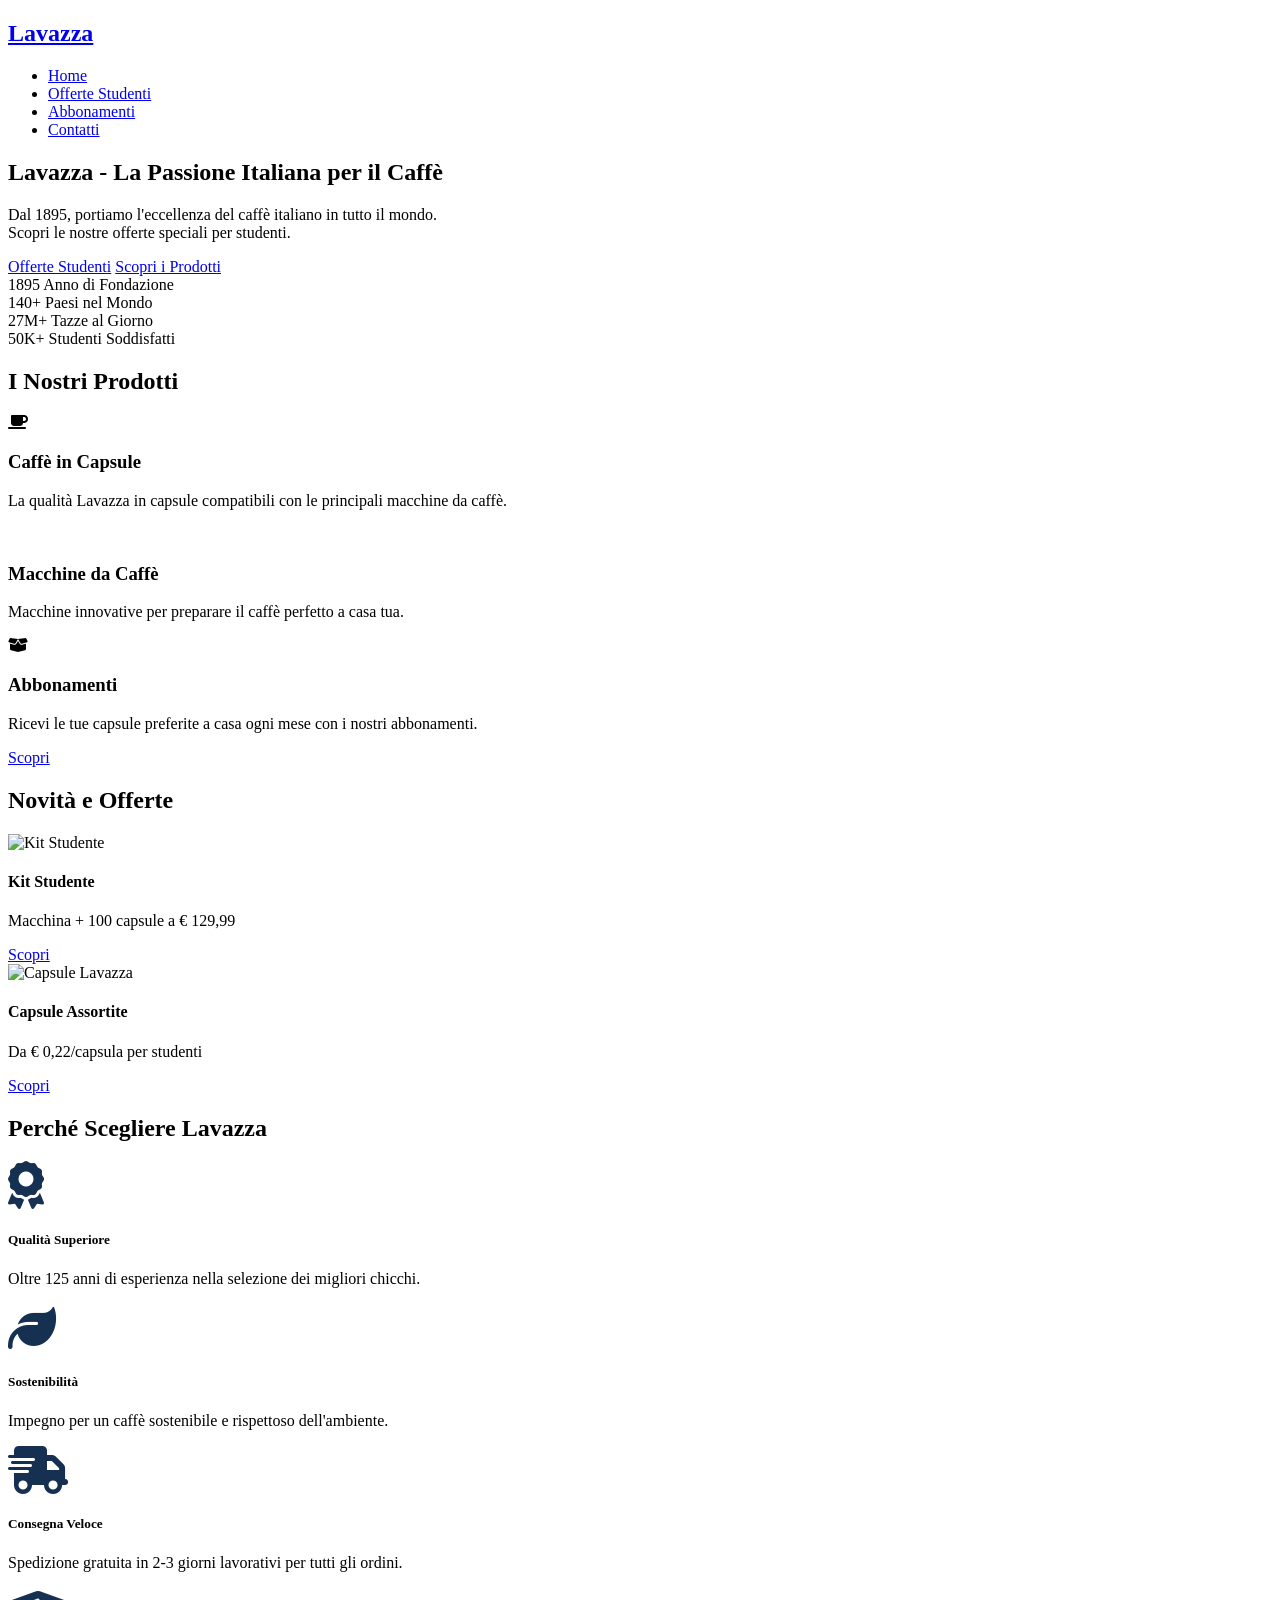
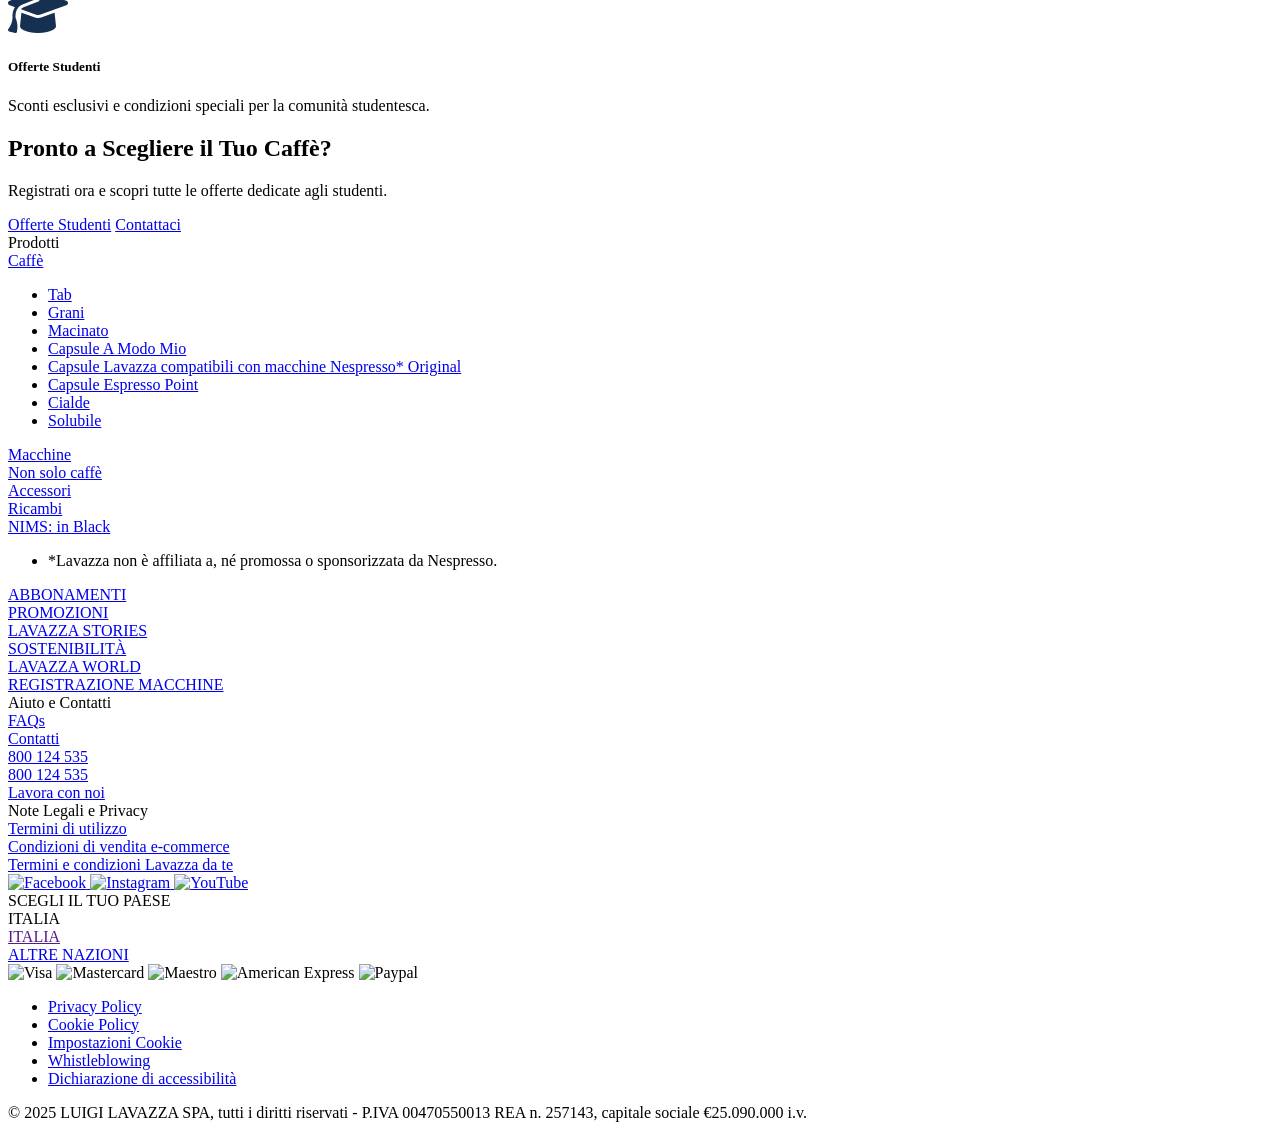
==== commit bcd521ae: "Update index.html" ====
--- a/index.html
+++ b/index.html
@@ -14,7 +14,7 @@
     <!-- Stile principale -->
     <link type="text/css" rel="stylesheet" href="../Progetto Lavazza/css/clientlib-site.min.css">
 
-     <link rel="stylesheet" href="../css/style.css">
+     <link rel="stylesheet" href="../Progetto Lavazza/css/style.css">
 
 </head>
 <body class="page basicpage lvz-light-mode">
@@ -414,3 +414,4 @@
 </body>
 
 </html>
+
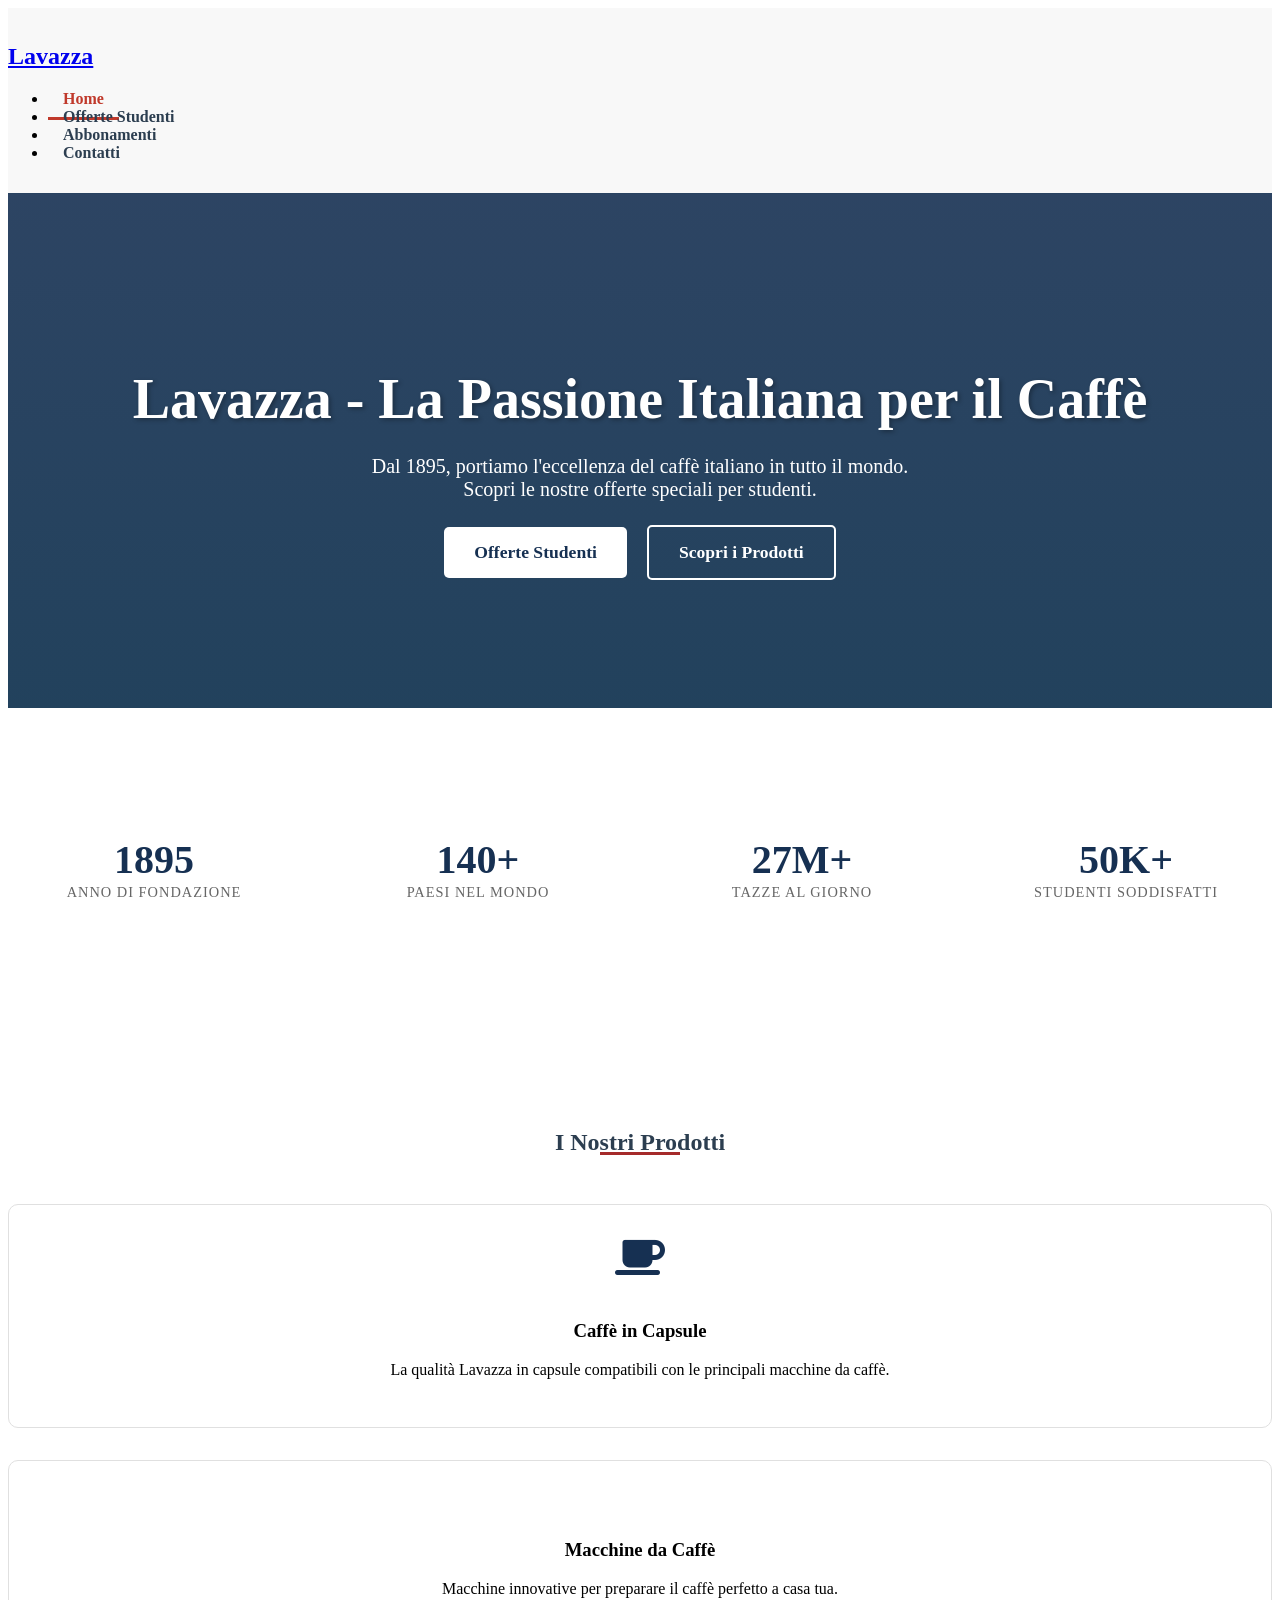
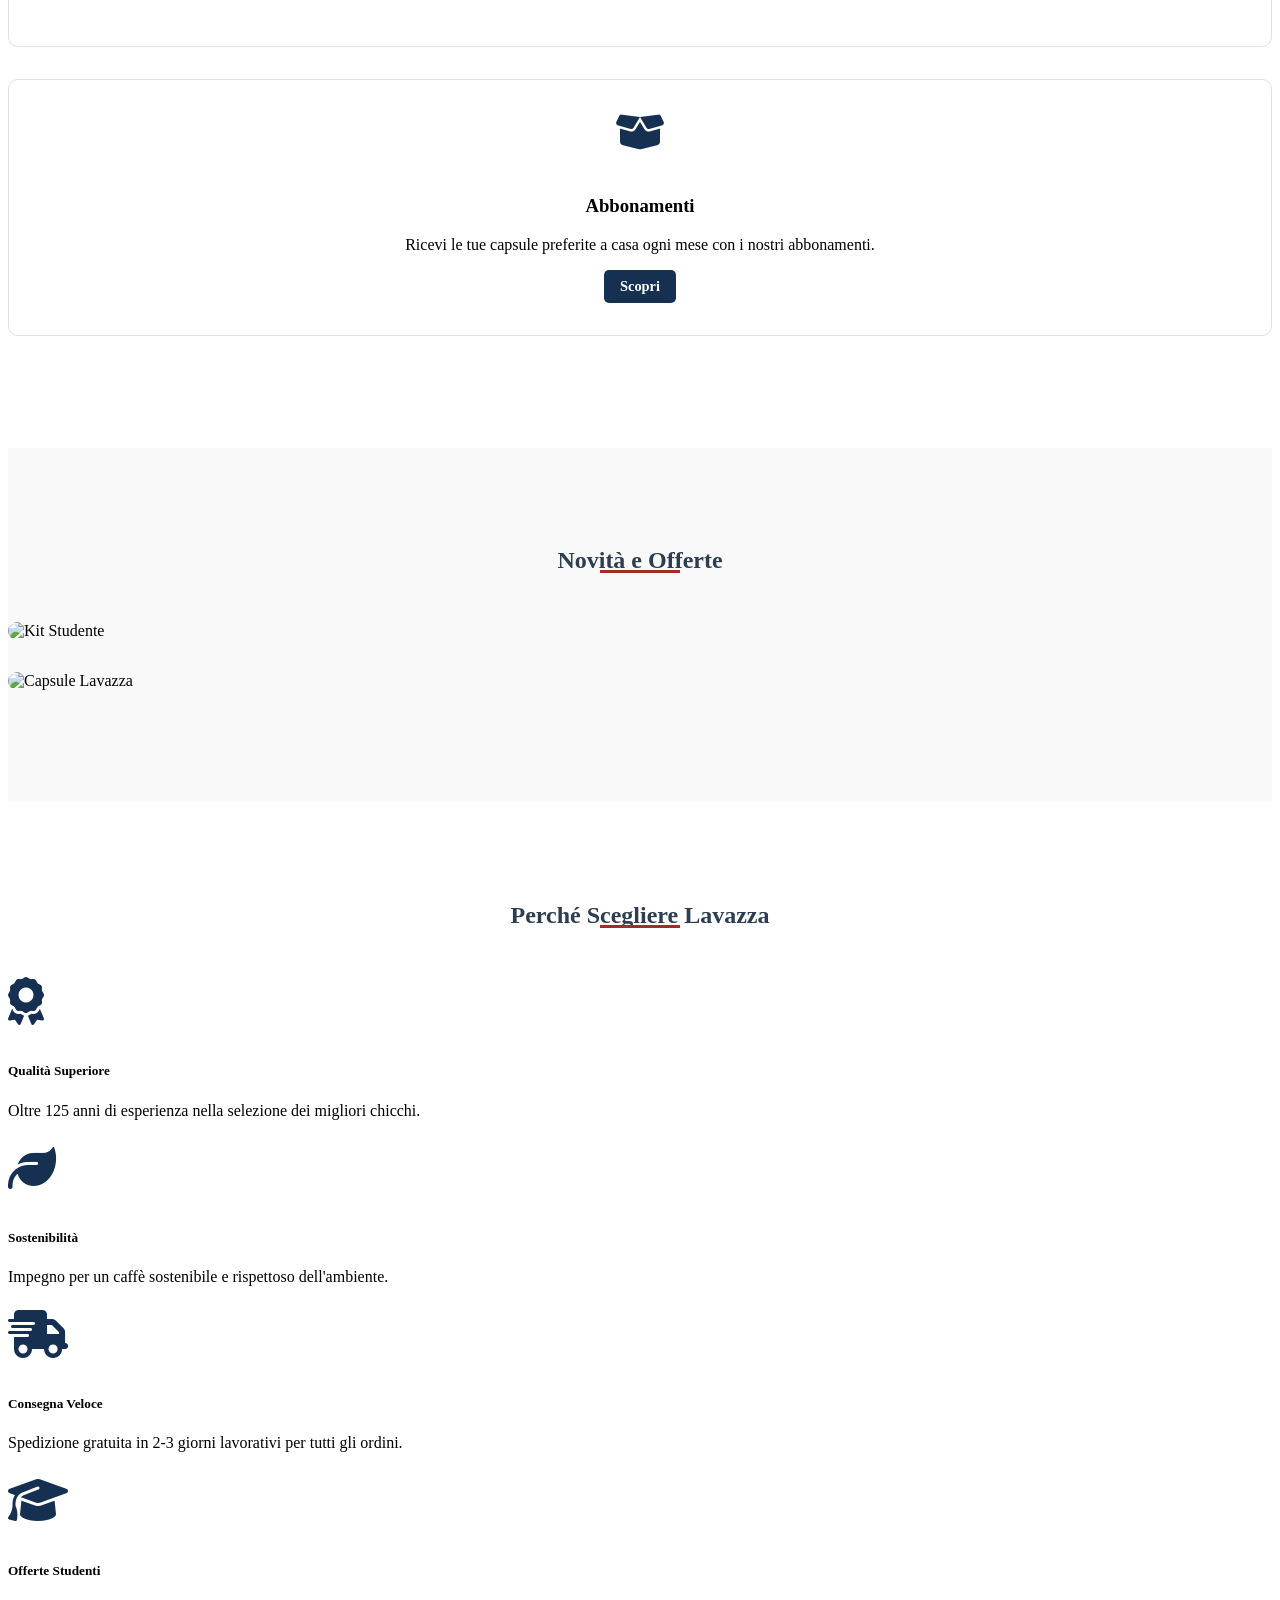
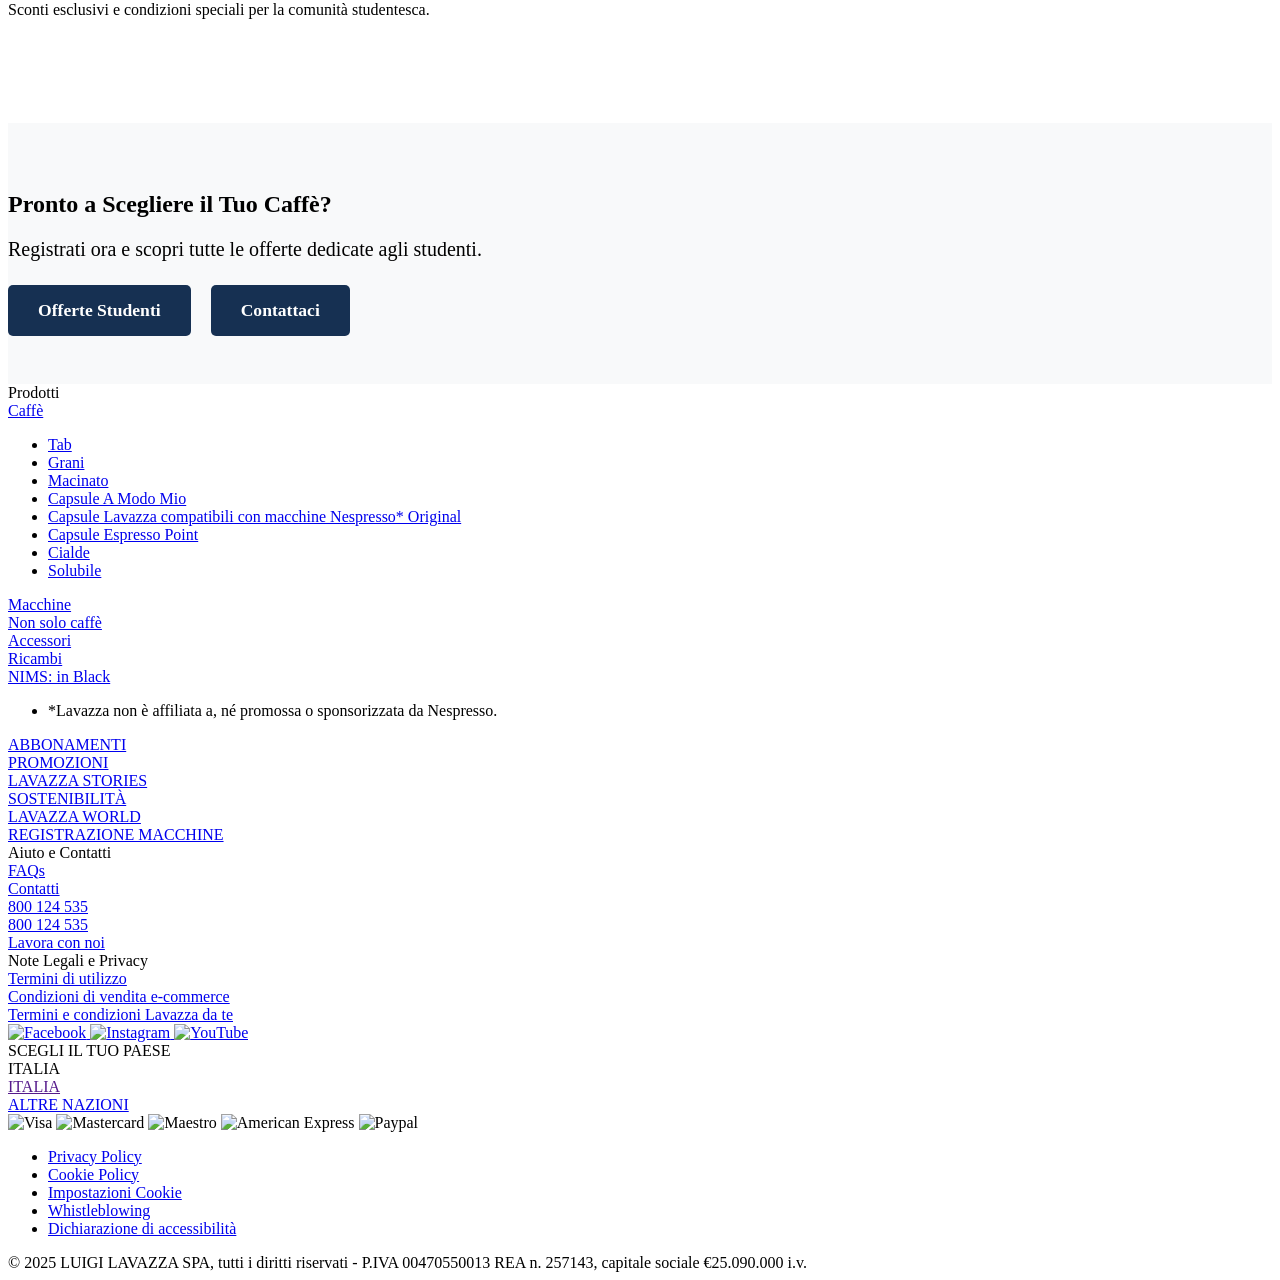
==== commit c88b0960: "Update index.html" ====
--- a/index.html
+++ b/index.html
@@ -6,7 +6,7 @@
     <meta name="description" content="Lavazza - La migliore qualità del caffè dal 1895. Scopri le nostre offerte speciali per studenti.">
     <meta name="viewport" content="width=device-width, initial-scale=1">
   
-    <script src="../Progetto Lavazza/js/index.js"></script> 
+
 
     <!-- Font Awesome -->
     <link rel="stylesheet" href="https://cdnjs.cloudflare.com/ajax/libs/font-awesome/6.4.0/css/all.min.css">
@@ -14,11 +14,11 @@
     <!-- Stile principale -->
     <link type="text/css" rel="stylesheet" href="../Progetto Lavazza/css/clientlib-site.min.css">
 
-     <link rel="stylesheet" href="../Progetto Lavazza/css/style.css">
+     <link rel="stylesheet" href="css/style.css">
 
 </head>
 <body class="page basicpage lvz-light-mode">
-
+    <script src="../Progetto Lavazza/js/index.js"></script> 
 <!-- Header -->
 <header class="lvz-header">
     <div class="container">
@@ -415,3 +415,4 @@
 
 </html>
 
+
--- a/css/style.css
+++ b/css/style.css
@@ -0,0 +1,1504 @@
+/* --- CARICAMENTO FONT --- */
+
+/* 1. Freeland (Font decorativo) */
+@font-face {
+    font-family: 'Freeland';
+    src: url('../fonts/Freeland.woff2') format('woff2'),
+         url('../fonts/Freeland.woff') format('woff'),
+         url('../fonts/Freeland.ttf') format('truetype');
+    font-weight: normal;
+    font-style: normal;
+    font-display: swap;
+}
+
+/* 2. Graphik - Medium (Per il testo normale/corpo) */
+@font-face {
+    font-family: 'Graphik';
+    src: url('../fonts/Graphik-Medium.ttf') format('truetype');
+    font-weight: 500; /* Medium */
+    font-style: normal;
+    font-display: swap;
+}
+
+/* 3. Graphik - Bold (Per i titoli) */
+@font-face {
+    font-family: 'Graphik';
+    src: url('../fonts/Graphik-Bold.woff2') format('woff2'),
+         url('../fonts/Graphik-Bold.woff') format('woff'),
+         url('../fonts/Graphik-Bold.ttf') format('truetype');
+    font-weight: 700; /* Bold */
+    font-style: normal;
+    font-display: swap;
+}
+
+/* 4. Graphik - Black (Per titoli molto grandi o evidenziati) */
+@font-face {
+    font-family: 'Graphik';
+    src: url('../fonts/Graphik-Black.woff2') format('woff2'),
+         url('../fonts/Graphik-Black.woff') format('woff'),
+         url('../fonts/Graphik-Black.ttf') format('truetype');
+    font-weight: 900; /* Black / Heavy */
+    font-style: normal;
+    font-display: swap;
+}
+/* ==========================================================================
+   RESET & ACCESSIBILITY
+   indexnew
+   ========================================================================== */
+.screen-reader-button {
+    position: absolute;
+    width: 200px;
+    height: 1px;
+    margin-top: -1px;
+    z-index: -1;
+    border: 0;
+    top: 0;
+    left: 0;
+    overflow: hidden;
+    outline: 0;
+    clip: rect(0, 0, 0, 0);
+}
+
+.hide {
+    display: none;
+}
+
+.skip-links {
+    display: block;
+    position: fixed;
+    top: 0;
+    left: 0;
+    z-index: 2147483647;
+}
+
+.skip-links::before {
+    position: inherit;
+    visibility: hidden;
+    opacity: 0;
+    top: 0;
+    left: 0;
+    width: 100%;
+    height: 100%;
+    pointer-events: none;
+    background-color: rgba(0, 0, 0, 0.3);
+    z-index: -1;
+    content: "";
+    transition: 0.15s;
+}
+
+.skip-links.active::before {
+    visibility: visible;
+    opacity: 1;
+}
+
+.skip-link {
+    min-width: 200px;
+    position: fixed;
+    top: 50px;
+    left: 20px;
+    text-align: center;
+    padding: 13px 20px;
+    border-radius: 50px;
+    text-decoration: none;
+    background-color: #ffffff;
+    color: #1f2533;
+    font-size: 16px;
+    text-shadow: #27272d 0 0;
+    opacity: 0;
+    pointer-events: none;
+    z-index: 2147483647;
+    font-family: Arial, Helvetica, sans-serif;
+    direction: ltr;
+    border: 3px solid rgba(19, 110, 248, 0.8);
+    outline: #639af9 solid 0;
+    box-shadow: rgba(19, 110, 248, 0.3) 0 0 0 5px;
+    transition: top 0.22s;
+}
+
+.skip-link:focus {
+    top: 20px;
+    opacity: 1;
+    pointer-events: auto;
+}
+
+.skip-link .content {
+    display: inline-flex;
+    margin-inline-start: 30px;
+    font-size: 10px;
+    text-transform: uppercase;
+    justify-content: center;
+    align-items: center;
+    border-radius: inherit;
+    background-color: #146ff8;
+    padding: 5px 10px;
+    color: #ffffff;
+}
+
+@media screen and (max-width: 500px) {
+    .skip-link .content {
+        display: none;
+    }
+}
+
+.skip-link .content .icon {
+    font-size: 15px;
+    margin-inline-end: 3px;
+    line-height: 1;
+}
+
+@media screen and (max-width: 980px) {
+    .skip-link {
+        font-size: 14px;
+        padding: 12px 20px;
+    }
+}
+
+/* ==========================================================================
+   ACCESSIBILITY TRIGGER BUTTON
+   ========================================================================== */
+.acsb-trigger {
+    inset: auto auto 20px 20px;
+    border-radius: 50%;
+    position: fixed;
+    visibility: visible;
+    cursor: pointer;
+    box-sizing: border-box;
+    opacity: 1;
+    line-height: 1;
+    background-color: #146ff8;
+    z-index: 2147483647;
+    transition: 0.15s;
+    display: none !important;
+    outline: none 0 !important;
+    overflow: visible !important;
+}
+
+.acsb-trigger.acsb-ready {
+    display: block !important;
+}
+
+.acsb-trigger.acsb-hidden,
+.acsb-trigger.acsb-trigger-hidden,
+.acsb-trigger.acsb-hidden.acsb-ready,
+.acsb-trigger.acsb-trigger-hidden.acsb-ready {
+    display: none !important;
+}
+
+.acsb-trigger.acsb-trigger-hidden {
+    visibility: hidden !important;
+    pointer-events: none !important;
+}
+
+.trigger-button {
+    padding: 0;
+    display: none;
+    position: fixed;
+    outline: 0;
+    border: 0;
+    border-radius: var(--radius);
+    background-color: var(--lead-color);
+    cursor: pointer;
+    z-index: 2147483647;
+    transition: 0.15s;
+}
+
+.trigger-button:focus,
+.trigger-button:hover {
+    transform: scale(1.1);
+}
+
+.trigger-button:focus .acsb-remove,
+.trigger-button:hover .acsb-remove {
+    opacity: 1;
+}
+
+.trigger-button--visible {
+    display: inline-block;
+}
+
+.trigger-button:active {
+    transform: scale(1);
+}
+
+.trigger-button--actions-active .active-actions-icon,
+.trigger-button--new-action .new-action-icon {
+    visibility: visible;
+    opacity: 1;
+    transform: scale(1);
+}
+
+.trigger-button--new-action .new-action-icon {
+    pointer-events: auto;
+}
+
+@keyframes spinGrow {
+    0% {
+        transform: rotate(0deg) scale(0);
+        opacity: 0;
+    }
+    40% {
+        transform: rotate(90deg) scale(1.1);
+        opacity: 1;
+    }
+    100% {
+        transform: rotate(180deg) scale(1);
+        opacity: 1;
+    }
+}
+
+.trigger-button--new-action .new-action-icon svg .twinkle {
+    animation: 0.6s ease-out 0s 1 normal forwards running spinGrow;
+    transform-origin: 13px 11px;
+}
+
+.size-small {
+    width: 30px;
+    height: 30px;
+}
+
+.size-medium {
+    width: 45px;
+    height: 45px;
+}
+
+.size-big {
+    width: 65px;
+    height: 65px;
+}
+
+/* ==========================================================================
+   ICONS
+   ========================================================================== */
+.icon {
+    position: static;
+    color: #ffffff;
+}
+
+.icon svg {
+    position: absolute;
+    max-width: 65%;
+    max-height: 65%;
+    overflow: visible;
+    inset: 0;
+    margin: auto;
+    visibility: visible;
+    opacity: 1;
+}
+
+.active-actions-icon,
+.new-action-icon {
+    position: absolute;
+    border-radius: 50%;
+    transform-origin: center center;
+    transition: transform 0.3s, opacity 0.3s, visibility 0.3s;
+    visibility: hidden;
+    opacity: 0;
+    transform: scale(0);
+    pointer-events: none;
+}
+
+.active-actions-icon {
+    bottom: 0;
+    left: -5px;
+    width: 22px;
+    height: 22px;
+    border: solid 2px var(--lead-color);
+    color: var(--lead-color);
+    background-color: #ffffff;
+}
+
+.new-action-icon {
+    bottom: 10px;
+    left: 10px;
+    width: 60px;
+    height: 60px;
+}
+
+.active-actions-icon svg,
+.new-action-icon svg {
+    position: absolute;
+    color: var(--lead-color);
+}
+
+.active-actions-icon svg {
+    width: 11px;
+    height: 11px;
+}
+
+/* ==========================================================================
+   POSITIONING UTILITIES
+   ========================================================================== */
+.position-x-left {
+    left: var(--offset-left);
+    right: auto;
+}
+
+.position-x-right {
+    right: var(--offset-left);
+    left: auto;
+}
+
+.position-y-bottom {
+    top: auto;
+    bottom: var(--offset-top);
+}
+
+.position-y-top {
+    top: var(--offset-top);
+    bottom: auto;
+}
+
+.position-y-center {
+    top: var(--offset-top, 0);
+    bottom: 0;
+    margin: auto 0;
+}
+
+/* ==========================================================================
+   LAYOUT & TYPOGRAPHY UTILITIES
+   ========================================================================== */
+.mt-2 { margin-top: 0.5rem; }
+.mt-3 { margin-top: 1rem; }
+.mt-4 { margin-top: 1.5rem; }
+.mb-3 { margin-bottom: 1rem; }
+.mb-4 { margin-bottom: 1.5rem; }
+.mr-3 { margin-right: 1rem; }
+.py-5 { 
+    padding-top: 3rem; 
+    padding-bottom: 3rem; 
+}
+.bg-light { 
+    background-color: #f8f9fa !important; 
+}
+.lead {
+    font-size: 1.25rem;
+    font-weight: 300;
+}
+.text-success {
+    color: #28a745 !important;
+}
+
+/* ==========================================================================
+   HEADER & NAVIGATION
+   ========================================================================== */
+.lvz-header {
+    background-color: #f8f8f8;
+    padding: 15px 0;
+}
+
+.lvz-nav__main a {
+    color: #2c3e50 !important;
+    font-size: 16px;
+    font-weight: 600;
+    padding: 10px 15px;
+    text-decoration: none;
+    transition: color 0.3s ease;
+}
+
+.lvz-nav__main a.active {
+    color: #c0392b !important;
+    border-bottom: 3px solid #c0392b;
+}
+
+.lvz-nav__main a:hover {
+    color: #e74c3c !important;
+}
+
+/* ==========================================================================
+   BUTTONS
+   ========================================================================== */
+.lvz-button {
+    display: inline-block;
+    padding: 10px 20px;
+    background-color: #163052;
+    color: white;
+    border: none;
+    border-radius: 5px;
+    text-decoration: none;
+    font-weight: 600;
+    transition: all 0.3s ease;
+}
+
+.lvz-button:hover {
+    background-color: #0A2D4B;
+    color: white;
+    text-decoration: none;
+}
+
+.lvz-button--invert {
+    background-color: white;
+    color: #163052;
+}
+
+.lvz-button--invert:hover {
+    background-color: #f0f0f0;
+    color: #163052;
+}
+
+.lvz-button--outline {
+    background-color: transparent;
+    border: 2px solid currentColor;
+}
+
+.lvz-button--outline.lvz-button--invert {
+    border-color: white;
+    color: white;
+}
+
+.lvz-button--outline.lvz-button--invert:hover {
+    background-color: white;
+    color: #163052;
+}
+
+.lvz-button--large {
+    padding: 15px 30px;
+    font-size: 1.1rem;
+}
+
+.lvz-button--small {
+    padding: 8px 16px;
+    font-size: 0.9rem;
+}
+
+/* ==========================================================================
+   SECTIONS & TITLES
+   studenti 
+   ========================================================================== */
+.section-title,
+.studenti-section-title {
+    text-align: center;
+    margin-bottom: 3rem;
+    position: relative;
+    color: #2c3e50;
+    font-weight: 700;
+}
+
+.section-title:after,
+.studenti-section-title:after {
+    content: '';
+    display: block;
+    width: 60px;
+    height: 3px;
+    background: #163052;
+    margin: 1rem auto;
+}
+
+.studenti-section-title:after {
+    background: #a52a2a;
+    width: 80px;
+    bottom: -15px;
+    position: absolute;
+    left: 50%;
+    transform: translateX(-50%);
+}
+
+.section-title:after {
+    position: absolute;
+    bottom: -15px;
+    left: 50%;
+    transform: translateX(-50%);
+    width: 80px;
+    height: 3px;
+    background: #a52a2a;
+}
+
+/* ==========================================================================
+   HERO SECTIONS
+   ========================================================================== */
+.home-hero {
+    background: linear-gradient(rgba(22, 48, 82, 0.9), rgba(10, 45, 75, 0.9)), 
+                url('https://images.unsplash.com/photo-1495474472287-4d71bcdd2085?ixlib=rb-1.2.1&auto=format&fit=crop&w=1950&q=80');
+    background-size: cover;
+    background-position: center;
+    color: white;
+    padding: 8rem 0;
+    text-align: center;
+}
+
+.home-hero h1 {
+    font-size: 3.5rem;
+    margin-bottom: 1.5rem;
+    text-shadow: 2px 2px 4px rgba(0, 0, 0, 0.3);
+}
+
+.studenti-hero {
+    background: linear-gradient(135deg, #163052 0%, #0A2D4B 100%);
+    color: white;
+    padding: 4rem 0;
+    text-align: center;
+}
+
+.studenti-hero h1 {
+    font-size: 3rem;
+    margin-bottom: 1rem;
+}
+
+.studenti-hero p {
+    font-size: 1.25rem;
+    max-width: 600px;
+    margin: 0 auto 2rem;
+}
+
+
+/* Stili specifici per abbonamenti */
+
+
+
+.abbonamenti-hero {
+    background: linear-gradient(135deg, #0A2D4B 0%, #163052 100%);
+    color: white;
+    padding: 4rem 0;
+    text-align: center;
+}
+
+.abbonamenti-hero h1 {
+    font-size: 3rem;
+    margin-bottom: 1rem;
+}
+
+/* ==========================================================================
+   CARDS
+   ========================================================================== */
+.home-card {
+    border: 1px solid #e0e0e0;
+    border-radius: 10px;
+    padding: 2rem;
+    text-align: center;
+    transition: all 0.3s ease;
+    height: 100%;
+    margin-bottom: 2rem;
+    cursor: default;
+}
+
+.home-card:hover {
+    transform: translateY(-10px);
+    box-shadow: 0 15px 30px rgba(0, 0, 0, 0.1);
+}
+
+.home-icon {
+    font-size: 2.5rem;
+    color: #163052;
+    margin-bottom: 1.5rem;
+}
+
+.studenti-card {
+    border: 1px solid #e0e0e0;
+    border-radius: 10px;
+    overflow: hidden;
+    transition: transform 0.3s;
+    height: 100%;
+    text-align: center;
+    padding: 2rem 1.5rem;
+}
+
+.studenti-card:hover {
+    transform: translateY(-5px);
+    box-shadow: 0 10px 20px rgba(0, 0, 0, 0.1);
+}
+
+/* ==========================================================================
+   ABBONAMENTI - PIANO CARDS
+   ========================================================================== */
+.piano-card {
+    border: 2px solid #eee;
+    border-radius: 10px;
+    padding: 30px;
+    text-align: center;
+    height: 100%;
+    position: relative;
+    transition: all 0.3s ease;
+    background: white;
+}
+
+.piano-card:hover {
+    transform: translateY(-5px);
+    box-shadow: 0 10px 30px rgba(0, 0, 0, 0.1);
+}
+
+.piano-card.featured {
+    border-color: #a52a2a;
+    transform: scale(1.05);
+    box-shadow: 0 10px 30px rgba(165, 42, 42, 0.2);
+}
+
+.piano-card.featured:hover {
+    transform: scale(1.05) translateY(-5px);
+}
+
+.piano-badge {
+    position: absolute;
+    top: -12px;
+    left: 50%;
+    transform: translateX(-50%);
+    background: #a52a2a;
+    color: white;
+    padding: 5px 20px;
+    border-radius: 20px;
+    font-size: 14px;
+    font-weight: bold;
+}
+
+.piano-header {
+    margin-bottom: 25px;
+}
+
+.piano-icon {
+    font-size: 48px;
+    color: #a52a2a;
+    margin-bottom: 15px;
+    display: block;
+}
+
+.piano-card.featured .piano-icon {
+    color: #d2691e;
+}
+
+.piano-header h3 {
+    font-size: 24px;
+    color: #2c3e50;
+    margin-bottom: 10px;
+}
+
+.piano-price {
+    font-size: 36px;
+    font-weight: bold;
+    color: #2c3e50;
+    margin-bottom: 5px;
+}
+
+.piano-price span {
+    font-size: 16px;
+    color: #666;
+    font-weight: normal;
+}
+
+.piano-header p {
+    color: #666;
+    margin: 0;
+}
+
+.piano-features {
+    list-style: none;
+    padding: 0;
+    margin: 0 0 30px 0;
+    text-align: left;
+}
+
+.piano-features li {
+    padding: 8px 0;
+    border-bottom: 1px solid #f0f0f0;
+    display: flex;
+    align-items: center;
+}
+
+.piano-features li:last-child {
+    border-bottom: none;
+}
+
+.piano-features i.fa-check {
+    color: #28a745;
+    margin-right: 10px;
+    font-size: 14px;
+}
+
+/* ==========================================================================
+   ICON COMPONENTS
+   ========================================================================== */
+.icon-main,
+.fas,
+.fa,
+.far,
+.fab {
+    font-family: "Font Awesome 6 Free", "Font Awesome 6 Brands", "Font Awesome 6 Solid" !important;
+    font-weight: 900 !important;
+}
+
+.icon-wrapper {
+    position: relative;
+    display: inline-block;
+    width: 120px;
+    height: 120px;
+}
+
+.icon-main {
+    position: absolute;
+    top: 50%;
+    left: 50%;
+    transform: translate(-50%, -50%);
+    z-index: 2;
+    color: #163052;
+    font-size: 3rem;
+}
+
+.icon-bg {
+    position: absolute;
+    width: 100%;
+    height: 100%;
+    background: rgba(22, 48, 82, 0.1);
+    border-radius: 50%;
+    z-index: 1;
+}
+
+.icon-badge {
+    position: absolute;
+    top: -5px;
+    right: -5px;
+    background: #FF6B6B;
+    color: white;
+    border-radius: 50%;
+    width: 30px;
+    height: 30px;
+    display: flex;
+    align-items: center;
+    justify-content: center;
+    font-size: 0.8rem;
+    font-weight: bold;
+    z-index: 3;
+}
+
+.studenti-icon {
+    font-size: 3.5rem;
+    color: #163052;
+    margin-bottom: 1.5rem;
+    display: inline-block;
+    width: 100px;
+    height: 100px;
+    line-height: 100px;
+    background: rgba(22, 48, 82, 0.1);
+    border-radius: 50%;
+}
+
+.icon-container {
+    display: flex;
+    justify-content: center;
+    align-items: center;
+    margin-bottom: 1.5rem;
+}
+
+@keyframes float {
+    0%, 100% { 
+        transform: translate(-50%, -50%) translateY(0); 
+    }
+    50% { 
+        transform: translate(-50%, -50%) translateY(-10px); 
+    }
+}
+
+.icon-wrapper:hover .icon-main {
+    animation: float 2s ease-in-out infinite;
+}
+
+/* ==========================================================================
+   BADGES & LABELS
+   ========================================================================== */
+.studenti-badge {
+    display: inline-block;
+    background: #FF6B6B;
+    color: white;
+    padding: 0.25rem 0.75rem;
+    border-radius: 20px;
+    font-size: 0.875rem;
+    margin-bottom: 1rem;
+    font-weight: bold;
+}
+
+/* ==========================================================================
+   LISTS
+   ========================================================================== */
+.studenti-features {
+    list-style: none;
+    padding: 0;
+    text-align: left;
+    margin: 1.5rem 0;
+}
+
+.studenti-features li {
+    padding: 0.5rem 0;
+    border-bottom: 1px solid #f0f0f0;
+}
+
+.studenti-features li:last-child {
+    border-bottom: none;
+}
+
+.studenti-features i {
+    color: #163052;
+    margin-right: 0.5rem;
+    width: 20px;
+}
+
+/* ==========================================================================
+   FEATURE SECTIONS
+   ========================================================================== */
+.feature-section {
+    padding: 5rem 0;
+}
+
+.feature-section:nth-child(even) {
+    background: #f9f9f9;
+}
+
+.feature-section .col-md-3 {
+    cursor: default !important;
+    pointer-events: none !important;
+}
+
+.feature-section .col-md-3 i,
+.feature-section .col-md-3 h5,
+.feature-section .col-md-3 p {
+    pointer-events: auto !important;
+    cursor: default !important;
+}
+
+/* ==========================================================================
+   SPECIAL COMPONENTS
+   ========================================================================== */
+.student-banner {
+    background: linear-gradient(135deg, #FF6B6B 0%, #FF8E53 100%);
+    color: white;
+    padding: 3rem;
+    border-radius: 15px;
+    margin: 3rem 0;
+    text-align: center;
+}
+
+.product-showcase {
+    position: relative;
+    overflow: hidden;
+    border-radius: 10px;
+    margin: 2rem 0;
+}
+
+.product-showcase img {
+    width: 100%;
+    height: 300px;
+    object-fit: cover;
+    transition: transform 0.5s ease;
+}
+
+.product-showcase:hover img {
+    transform: scale(1.05);
+}
+
+.product-overlay {
+    position: absolute;
+    bottom: 0;
+    left: 0;
+    right: 0;
+    background: rgba(22, 48, 82, 0.9);
+    color: white;
+    padding: 1.5rem;
+    transform: translateY(100%);
+    transition: transform 0.3s ease;
+}
+
+.product-showcase:hover .product-overlay {
+    transform: translateY(0);
+}
+
+.testimonial-slider {
+    max-width: 800px;
+    margin: 0 auto;
+}
+
+.testimonial {
+    background: white;
+    padding: 2rem;
+    border-radius: 10px;
+    box-shadow: 0 5px 15px rgba(0, 0, 0, 0.1);
+    margin: 1rem;
+    text-align: center;
+}
+
+.testimonial-avatar {
+    width: 80px;
+    height: 80px;
+    border-radius: 50%;
+    margin: 0 auto 1rem;
+    background: #163052;
+    display: flex;
+    align-items: center;
+    justify-content: center;
+    color: white;
+    font-size: 2rem;
+}
+
+/* ==========================================================================
+   ABBONAMENTI - COMPARISON TABLE
+   ========================================================================== */
+.comparison-table {
+    width: 100%;
+    border-collapse: collapse;
+    margin: 3rem 0;
+}
+
+.comparison-table th {
+    background: #163052;
+    color: white;
+    padding: 1.5rem;
+    text-align: center;
+}
+
+.comparison-table td {
+    padding: 1rem;
+    border-bottom: 1px solid #e0e0e0;
+    text-align: center;
+}
+
+.comparison-table tr:nth-child(even) {
+    background: #f9f9f9;
+}
+
+/* ==========================================================================
+   ABBONAMENTI - FAQ
+   ========================================================================== */
+.faq-item {
+    margin-bottom: 1.5rem;
+    border-bottom: 1px solid #e0e0e0;
+    padding-bottom: 1.5rem;
+}
+
+.faq-question {
+    font-weight: bold;
+    color: #163052;
+    cursor: pointer;
+    display: flex;
+    justify-content: space-between;
+    align-items: center;
+}
+
+.faq-answer {
+    display: none;
+    margin-top: 1rem;
+    color: #666;
+}
+
+/* ==========================================================================
+   ABBONAMENTI - STEP INDICATOR
+   ========================================================================== */
+.step-indicator {
+    display: flex;
+    justify-content: center;
+    margin: 3rem 0;
+}
+
+.step {
+    display: flex;
+    align-items: center;
+    margin: 0 1rem;
+}
+
+.step-number {
+    width: 40px;
+    height: 40px;
+    background: #163052;
+    color: white;
+    border-radius: 50%;
+    display: flex;
+    align-items: center;
+    justify-content: center;
+    margin-right: 10px;
+    font-weight: bold;
+}
+
+.step.active .step-number {
+    background: #FF6B6B;
+}
+
+/* ==========================================================================
+   STATS
+   ========================================================================== */
+.stats-grid {
+    display: grid;
+    grid-template-columns: repeat(auto-fit, minmax(200px, 1fr));
+    gap: 2rem;
+    margin: 3rem 0;
+}
+
+.stat-item {
+    text-align: center;
+    padding: 2rem;
+}
+
+.stat-number {
+    font-size: 2.5rem;
+    font-weight: bold;
+    color: #163052;
+    display: block;
+}
+
+.stat-label {
+    color: #666;
+    font-size: 0.9rem;
+    text-transform: uppercase;
+    letter-spacing: 1px;
+}
+
+/* ==========================================================================
+   CART POPUP (VERSIONE UNIFICATA)
+   ========================================================================== */
+.cart-popup {
+    display: none;
+    position: fixed;
+    top: 20px;
+    right: 20px;
+    width: 350px;
+    background: white;
+    border-radius: 10px;
+    box-shadow: 0 5px 20px rgba(0, 0, 0, 0.2);
+    z-index: 9999;
+}
+
+.cart-popup.show {
+    display: block;
+}
+
+.cart-popup-content {
+    position: relative;
+    padding: 20px;
+}
+
+.cart-popup-close {
+    position: absolute;
+    top: 15px;
+    right: 15px;
+    background: none;
+    border: none;
+    font-size: 24px;
+    cursor: pointer;
+    color: #666;
+}
+
+.cart-popup-close:hover {
+    color: #000;
+}
+
+.cart-popup-header {
+    border-bottom: 1px solid #eee;
+    padding-bottom: 15px;
+    margin-bottom: 15px;
+}
+
+.cart-popup-header h3 {
+    margin: 0;
+    color: #2c3e50;
+    font-size: 18px;
+    display: flex;
+    align-items: center;
+}
+
+.cart-item-preview {
+    display: flex;
+    align-items: center;
+    padding: 15px;
+    background: #f9f9f9;
+    border-radius: 8px;
+    margin-bottom: 20px;
+}
+
+.cart-item-image {
+    margin-right: 15px;
+    background: #fff;
+    padding: 10px;
+    border-radius: 8px;
+    border: 1px solid #eee;
+}
+
+.cart-item-details h4 {
+    margin: 0 0 5px 0;
+    color: #2c3e50;
+}
+
+.cart-item-details p {
+    margin: 0;
+    color: #666;
+}
+
+.cart-item-info {
+    color: #28a745 !important;
+    font-size: 12px;
+}
+
+.cart-summary {
+    background: #f8f9fa;
+    padding: 15px;
+    border-radius: 8px;
+    margin-bottom: 20px;
+}
+
+.cart-summary h5 {
+    margin-top: 0;
+    color: #2c3e50;
+    border-bottom: 1px solid #ddd;
+    padding-bottom: 10px;
+}
+
+.cart-summary-row {
+    display: flex;
+    justify-content: space-between;
+    padding: 8px 0;
+    border-bottom: 1px solid #eee;
+}
+
+.cart-summary-row:last-child {
+    border-bottom: none;
+}
+
+.cart-summary-row.total {
+    border-top: 2px solid #ddd;
+    margin-top: 8px;
+    padding-top: 12px;
+    font-size: 18px;
+    font-weight: bold;
+}
+
+.cart-popup-actions {
+    display: flex;
+    gap: 10px;
+}
+
+.btn-continue {
+    flex: 1;
+    padding: 12px;
+    background: #f8f9fa;
+    border: 1px solid #ddd;
+    border-radius: 5px;
+    cursor: pointer;
+    font-weight: 500;
+    transition: all 0.3s ease;
+}
+
+.btn-continue:hover {
+    background: #e9ecef;
+}
+
+.btn-checkout {
+    flex: 1;
+    padding: 12px;
+    background: #a52a2a;
+    color: white;
+    text-decoration: none;
+    border-radius: 5px;
+    text-align: center;
+    font-weight: 500;
+    transition: all 0.3s ease;
+}
+
+.btn-checkout:hover {
+    background: #8b2323;
+    color: white;
+    text-decoration: none;
+}
+
+.cart-popup-footer {
+    margin-top: 15px;
+    padding-top: 15px;
+    border-top: 1px solid #eee;
+    text-align: center;
+}
+
+.cart-popup-footer p {
+    margin: 0;
+    color: #666;
+    line-height: 1.4;
+    font-size: 14px;
+}
+
+.cart-popup-overlay {
+    display: none;
+    position: fixed;
+    top: 0;
+    left: 0;
+    width: 100%;
+    height: 100%;
+    background: rgba(0, 0, 0, 0.5);
+    z-index: 9998;
+}
+
+.cart-popup-overlay.show {
+    display: block;
+}
+
+/* Stili specifici per gli elementi dinamici del carrello */
+#cart-subtotal,
+#cart-total,
+#cart-plan-type,
+#cart-first-payment,
+#cart-renewal {
+    color: #2c3e50;
+    font-weight: 500;
+}
+
+/* Animazione per il popup del carrello */
+@keyframes slideInRight {
+    from {
+        transform: translateX(100%);
+        opacity: 0;
+    }
+    to {
+        transform: translateX(0);
+        opacity: 1;
+    }
+}
+
+.cart-popup {
+    animation: slideInRight 0.3s ease-out;
+}
+
+/* ==========================================================================
+   RESPONSIVE
+   ========================================================================== */
+@media screen and (max-width: 768px) {
+    .home-hero h1 {
+        font-size: 2.5rem;
+    }
+    
+    .stats-grid {
+        grid-template-columns: repeat(2, 1fr);
+    }
+    
+    .icon-wrapper {
+        width: 100px;
+        height: 100px;
+    }
+    
+    .icon-main {
+        font-size: 40px;
+    }
+    
+    .col-md-4 {
+        margin-bottom: 40px;
+    }
+    
+    /* Responsive per le card dei piani */
+    .piano-card.featured {
+        transform: none;
+    }
+    
+    .piano-card.featured:hover {
+        transform: translateY(-5px);
+    }
+    
+    .cart-popup {
+        width: 300px;
+        right: 10px;
+        left: 10px;
+        margin: 0 auto;
+    }
+    
+    /* Step indicator responsive */
+    .step-indicator {
+        flex-direction: column;
+        align-items: center;
+        gap: 20px;
+    }
+    
+    .step {
+        margin: 0;
+        width: 100%;
+        max-width: 300px;
+    }
+}
+
+@media screen and (max-width: 576px) {
+    .stats-grid {
+        grid-template-columns: 1fr;
+    }
+    
+    .comparison-table {
+        display: block;
+        overflow-x: auto;
+    }
+    
+    .cart-popup {
+        width: calc(100% - 40px);
+        right: 20px;
+        left: 20px;
+    }
+    
+    .cart-popup-actions {
+        flex-direction: column;
+    }
+}
+/* Stili specifici per contatti */
+.contatti-hero {
+    background: linear-gradient(135deg, #163052 0%, #0A2D4B 100%);
+    color: white;
+    padding: 4rem 0;
+    text-align: center;
+}
+.contatto-card {
+    text-align: center;
+    padding: 2.5rem 2rem;
+    border: 1px solid #e0e0e0;
+    border-radius: 10px;
+    margin-bottom: 2rem;
+    transition: all 0.3s ease;
+    height: 100%;
+}
+.contatto-card:hover {
+    transform: translateY(-5px);
+    box-shadow: 0 10px 20px rgba(0,0,0,0.1);
+    border-color: #163052;
+}
+.contatto-icon {
+    font-size: 2.5rem;
+    color: #163052;
+    margin-bottom: 1.5rem;
+    display: inline-block;
+    width: 80px;
+    height: 80px;
+    line-height: 80px;
+    background: rgba(22, 48, 82, 0.1);
+    border-radius: 50%;
+}
+.contact-form {
+    background: #f9f9f9;
+    padding: 3rem;
+    border-radius: 10px;
+}
+.form-group {
+    margin-bottom: 1.5rem;
+}
+.form-control {
+    width: 100%;
+    padding: 0.75rem;
+    border: 1px solid #ddd;
+    border-radius: 5px;
+    font-size: 1rem;
+}
+.form-control:focus {
+    outline: none;
+    border-color: #163052;
+    box-shadow: 0 0 0 2px rgba(22, 48, 82, 0.2);
+}
+textarea.form-control {
+    min-height: 150px;
+    resize: vertical;
+}
+.orari-table {
+    width: 100%;
+    border-collapse: collapse;
+    margin: 2rem 0;
+}
+.orari-table th,
+.orari-table td {
+    padding: 1rem;
+    border: 1px solid #e0e0e0;
+    text-align: left;
+}
+.orari-table th {
+    background: #f5f5f5;
+    font-weight: bold;
+}
+.faq-shortcut {
+    background: #f0f7ff;
+    padding: 2rem;
+    border-radius: 10px;
+    margin: 2rem 0;
+}
+.faq-shortcut h4 {
+    color: #163052;
+    margin-bottom: 1.5rem;
+}
+.faq-list {
+    list-style: none;
+    padding: 0;
+}
+.faq-list li {
+    padding: 0.75rem 0;
+    border-bottom: 1px solid #e0e0e0;
+}
+.faq-list li:last-child {
+    border-bottom: none;
+}
+.faq-list a {
+    color: #163052;
+    text-decoration: none;
+    display: flex;
+    justify-content: space-between;
+    align-items: center;
+}
+.faq-list a:hover {
+    color: #FF6B6B;
+}
+.map-container {
+    height: 400px;
+    background: #f0f0f0;
+    border-radius: 10px;
+    overflow: hidden;
+    margin: 2rem 0;
+}
+.map-placeholder {
+    height: 100%;
+    display: flex;
+    align-items: center;
+    justify-content: center;
+    background: linear-gradient(135deg, #667eea 0%, #764ba2 100%);
+    color: white;
+    font-size: 1.5rem;
+}
+.contact-info-grid {
+    display: grid;
+    grid-template-columns: repeat(auto-fit, minmax(300px, 1fr));
+    gap: 2rem;
+    margin: 3rem 0;
+}
+
+
+.urgency-badge {
+    display: inline-block;
+    background: #FF6B6B;
+    color: white;
+    padding: 0.5rem 1rem;
+    border-radius: 20px;
+    font-size: 0.9rem;
+    margin-bottom: 1rem;
+}
+
+#chatPopup {
+    display: none;
+    position: fixed;
+    bottom: 20px;
+    right: 20px;
+    width: 300px;
+    border: 1px solid #ccc;
+    border-radius: 8px;
+    background: #fff;
+    box-shadow: 0 4px 12px rgba(0,0,0,0.2);
+    font-family: Arial, sans-serif;
+    z-index: 9999;
+}
+.chat-header {
+    background: #0072ce;
+    color: #fff;
+    padding: 10px;
+    display: flex;
+    justify-content: space-between;
+    align-items: center;
+    border-top-left-radius: 8px;
+    border-top-right-radius: 8px;
+}
+.chat-header button {
+    background: transparent;
+    border: none;
+    color: #fff;
+    font-size: 18px;
+    cursor: pointer;
+}
+.chat-body {
+    padding: 10px;
+    height: 150px;
+    overflow-y: auto;
+    font-size: 14px;
+}
+.chat-footer {
+    padding: 10px;
+    border-top: 1px solid #eee;
+}
+.chat-footer input {
+    width: 100%;
+    padding: 8px;
+    border: 1px solid #ccc;
+    border-radius: 4px;
+}
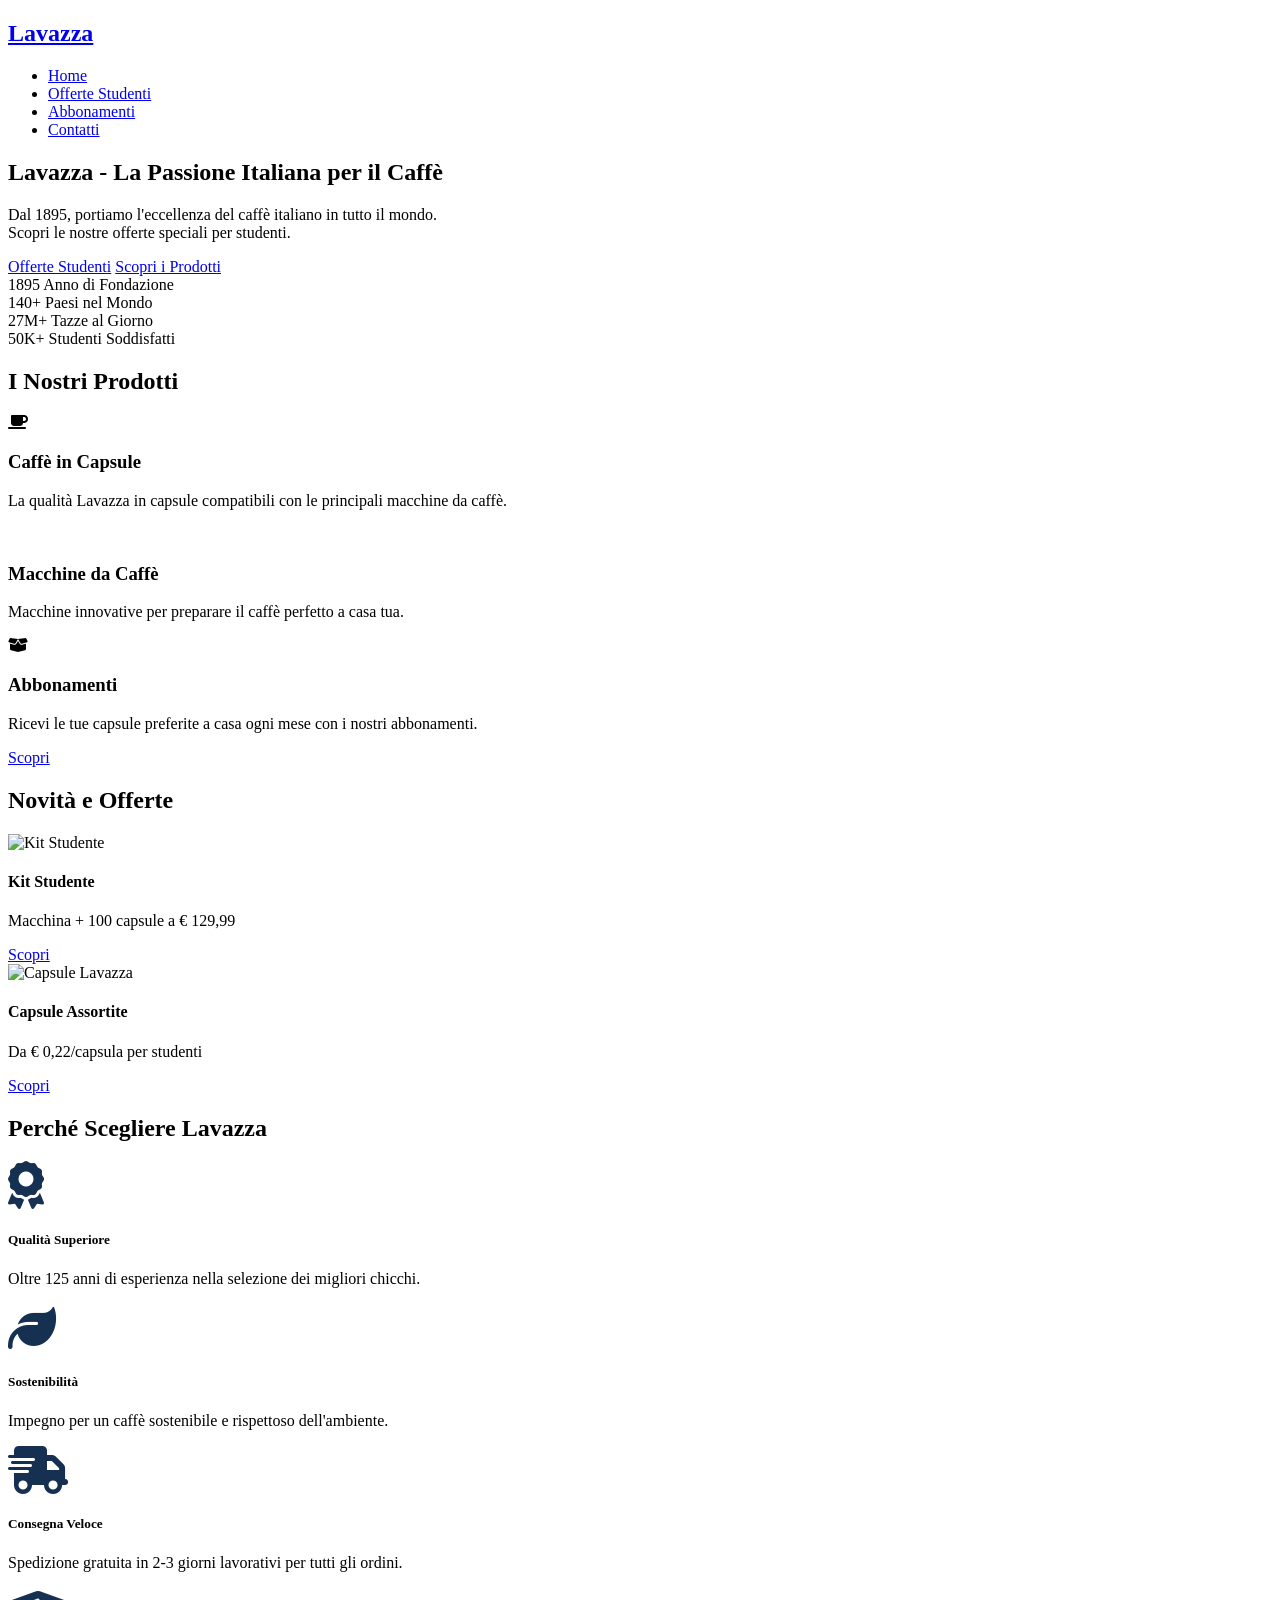
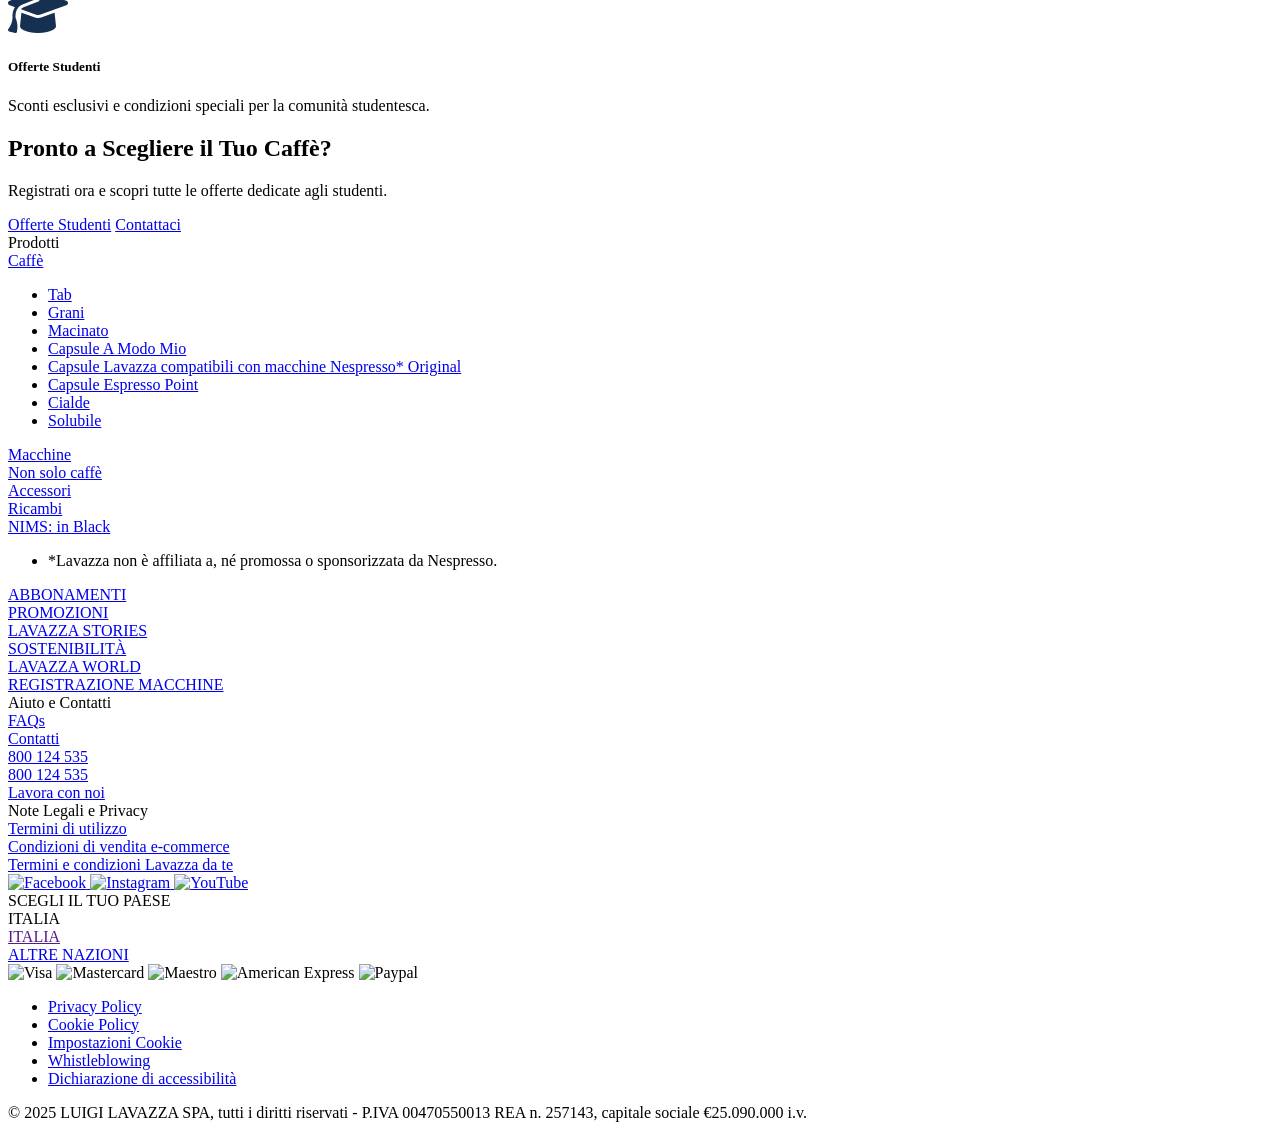
==== commit cbc93522: "Add files via upload" ====
--- a/index.html
+++ b/index.html
@@ -6,7 +6,7 @@
     <meta name="description" content="Lavazza - La migliore qualità del caffè dal 1895. Scopri le nostre offerte speciali per studenti.">
     <meta name="viewport" content="width=device-width, initial-scale=1">
   
-
+    <script src="../Progetto Lavazza/js/index.js"></script> 
 
     <!-- Font Awesome -->
     <link rel="stylesheet" href="https://cdnjs.cloudflare.com/ajax/libs/font-awesome/6.4.0/css/all.min.css">
@@ -14,11 +14,11 @@
     <!-- Stile principale -->
     <link type="text/css" rel="stylesheet" href="../Progetto Lavazza/css/clientlib-site.min.css">
 
-     <link rel="stylesheet" href="css/style.css">
+     <link rel="stylesheet" href="../Progetto Lavazza/css/style.css">
 
 </head>
 <body class="page basicpage lvz-light-mode">
-    <script src="../Progetto Lavazza/js/index.js"></script> 
+
 <!-- Header -->
 <header class="lvz-header">
     <div class="container">
@@ -412,7 +412,4 @@
 
  
 </body>
-
-</html>
-
-
+</html>
